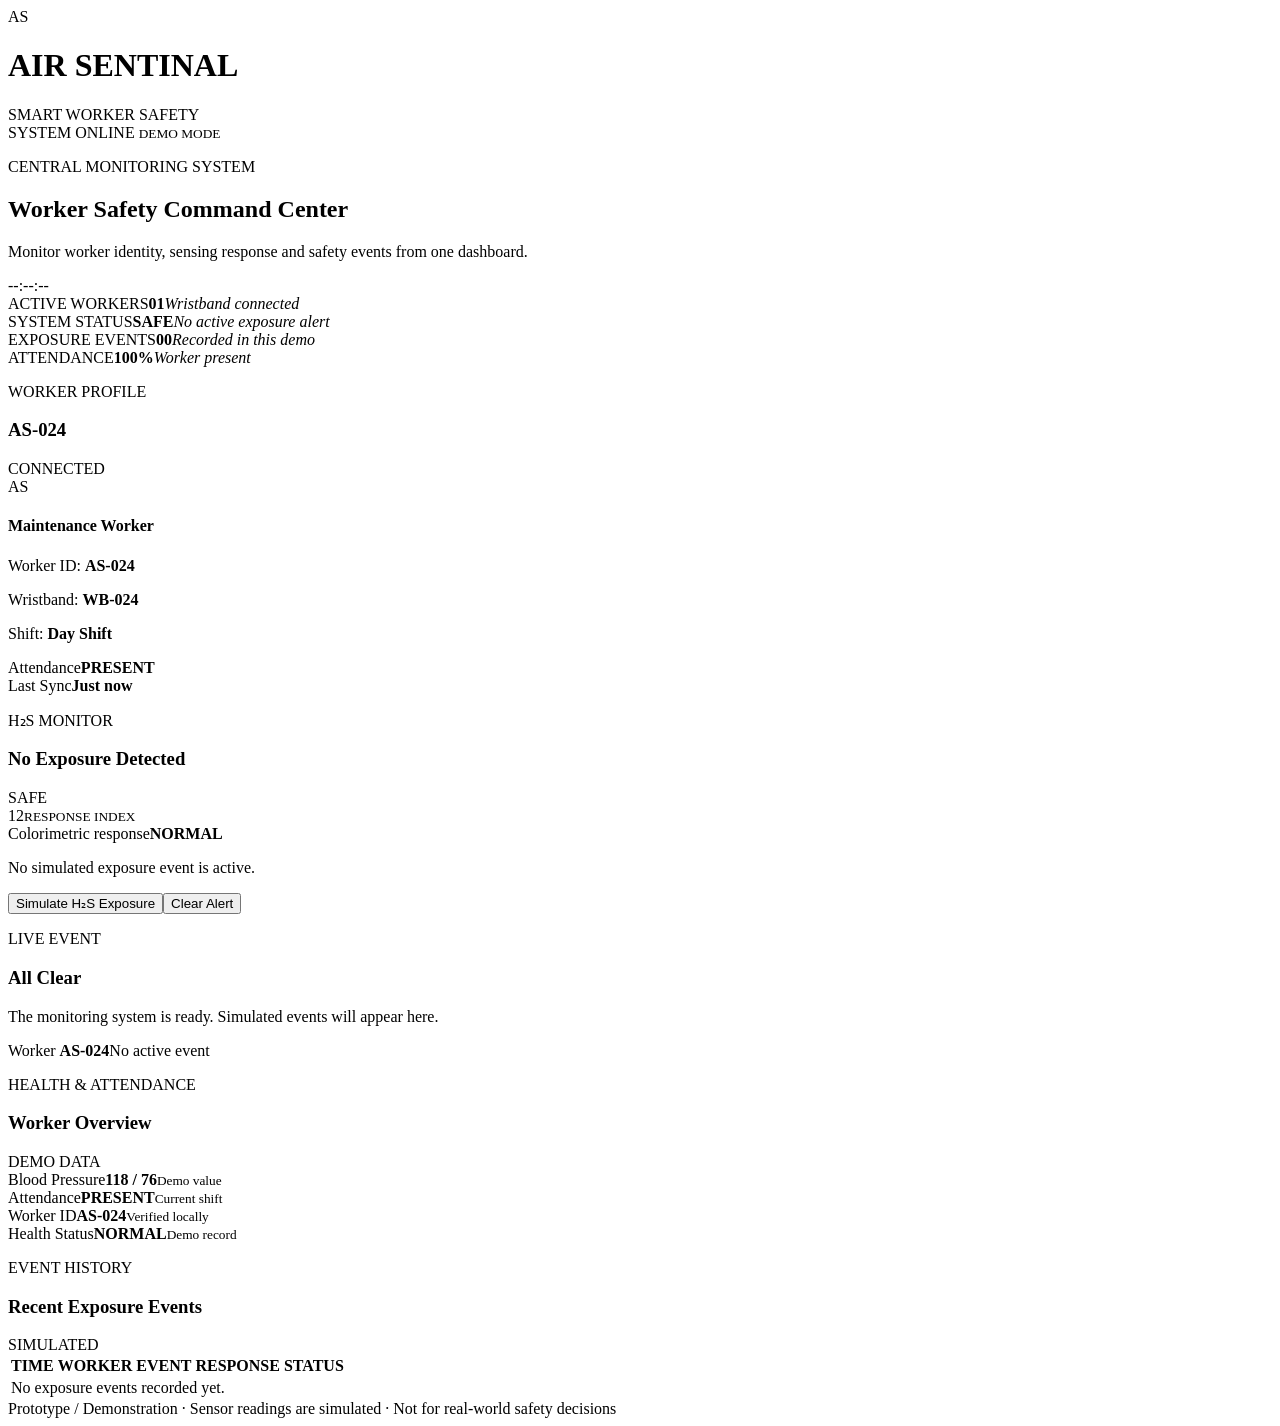
==== dashboard/index.html @ 5267733d "feat: add AIR SENTINAL safety dashboard" ====
<!DOCTYPE html>
<html lang="en">
<head>
  <meta charset="UTF-8">
  <meta name="viewport" content="width=device-width, initial-scale=1.0">
  <title>AIR SENTINAL — Worker Safety Dashboard</title>
  <link rel="stylesheet" href="style.css">
</head>
<body>
  <div class="app-shell">
    <header class="topbar">
      <div class="brand"><div class="brand-mark">AS</div><div><h1>AIR SENTINAL</h1><span>SMART WORKER SAFETY</span></div></div>
      <div class="system-status"><span class="pulse"></span> SYSTEM ONLINE <small>DEMO MODE</small></div>
    </header>

    <main>
      <section class="hero">
        <div><p class="eyebrow">CENTRAL MONITORING SYSTEM</p><h2>Worker Safety Command Center</h2><p class="sub">Monitor worker identity, sensing response and safety events from one dashboard.</p></div>
        <div class="clock" id="clock">--:--:--</div>
      </section>

      <section class="stats-grid">
        <article class="card stat"><span>ACTIVE WORKERS</span><strong>01</strong><em>Wristband connected</em></article>
        <article class="card stat"><span>SYSTEM STATUS</span><strong class="good">SAFE</strong><em id="statusNote">No active exposure alert</em></article>
        <article class="card stat"><span>EXPOSURE EVENTS</span><strong id="eventCount">00</strong><em>Recorded in this demo</em></article>
        <article class="card stat"><span>ATTENDANCE</span><strong>100%</strong><em>Worker present</em></article>
      </section>

      <section class="dashboard-grid">
        <article class="card worker-card">
          <div class="card-heading"><div><p class="eyebrow">WORKER PROFILE</p><h3>AS-024</h3></div><span class="badge connected">CONNECTED</span></div>
          <div class="worker-main"><div class="avatar">AS</div><div><h4>Maintenance Worker</h4><p>Worker ID: <b>AS-024</b></p><p>Wristband: <b>WB-024</b></p><p>Shift: <b>Day Shift</b></p></div></div>
          <div class="mini-grid"><div><span>Attendance</span><b class="good">PRESENT</b></div><div><span>Last Sync</span><b id="lastSync">Just now</b></div></div>
        </article>

        <article class="card exposure-card" id="exposureCard">
          <div class="card-heading"><div><p class="eyebrow">H₂S MONITOR</p><h3 id="exposureTitle">No Exposure Detected</h3></div><div class="signal safe" id="signal">SAFE</div></div>
          <div class="response"><div class="response-ring" id="responseRing"><span id="responseValue">12</span><small>RESPONSE INDEX</small></div><div class="response-copy"><span>Colorimetric response</span><strong id="responseText">NORMAL</strong><p id="responseDesc">No simulated exposure event is active.</p></div></div>
          <div class="actions"><button class="btn danger" id="simulateBtn">Simulate H₂S Exposure</button><button class="btn secondary" id="clearBtn">Clear Alert</button></div>
        </article>
      </section>

      <section class="lower-grid">
        <article class="card alert-card" id="alertCard"><div class="card-heading"><div><p class="eyebrow">LIVE EVENT</p><h3 id="alertTitle">All Clear</h3></div><span class="event-dot" id="eventDot"></span></div><p id="alertMessage">The monitoring system is ready. Simulated events will appear here.</p><div class="event-meta"><span>Worker <b>AS-024</b></span><span id="alertTime">No active event</span></div></article>
        <article class="card health-card"><div class="card-heading"><div><p class="eyebrow">HEALTH & ATTENDANCE</p><h3>Worker Overview</h3></div><span class="badge demo">DEMO DATA</span></div><div class="health-grid"><div><span>Blood Pressure</span><b>118 / 76</b><small>Demo value</small></div><div><span>Attendance</span><b class="good">PRESENT</b><small>Current shift</small></div><div><span>Worker ID</span><b>AS-024</b><small>Verified locally</small></div><div><span>Health Status</span><b class="good">NORMAL</b><small>Demo record</small></div></div></article>
      </section>

      <section class="card history-card"><div class="card-heading"><div><p class="eyebrow">EVENT HISTORY</p><h3>Recent Exposure Events</h3></div><span class="badge demo">SIMULATED</span></div><div class="table-wrap"><table><thead><tr><th>TIME</th><th>WORKER</th><th>EVENT</th><th>RESPONSE</th><th>STATUS</th></tr></thead><tbody id="history"><tr class="empty"><td colspan="5">No exposure events recorded yet.</td></tr></tbody></table></div></section>
    </main>

    <footer>Prototype / Demonstration · Sensor readings are simulated · Not for real-world safety decisions</footer>
  </div>
  <script src="script.js"></script>
</body>
</html>
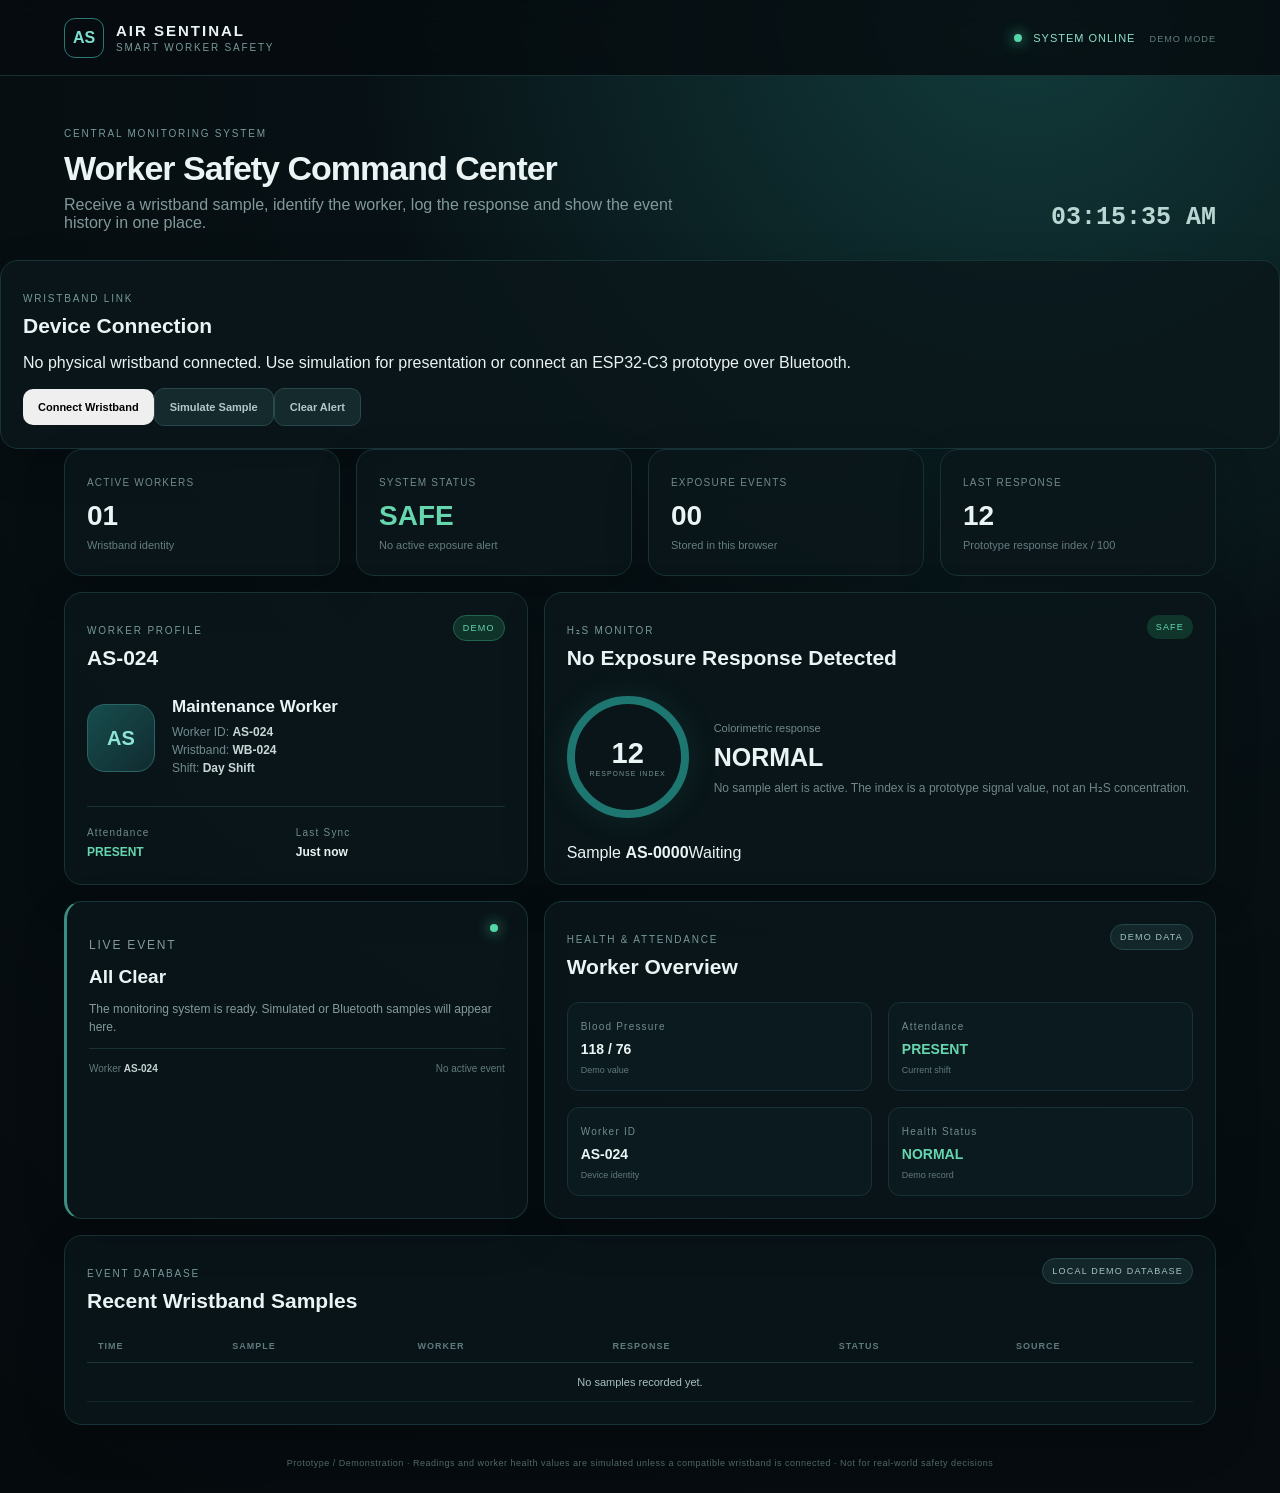
==== commit 4281cab6: "Build wristband-connected worker safety dashboard UI" ====
--- a/dashboard/index.html
+++ b/dashboard/index.html
@@ -3,6 +3,7 @@
 <head>
   <meta charset="UTF-8">
   <meta name="viewport" content="width=device-width, initial-scale=1.0">
+  <meta name="theme-color" content="#071014">
   <title>AIR SENTINAL — Worker Safety Dashboard</title>
   <link rel="stylesheet" href="style.css">
 </head>
@@ -10,45 +11,53 @@
   <div class="app-shell">
     <header class="topbar">
       <div class="brand"><div class="brand-mark">AS</div><div><h1>AIR SENTINAL</h1><span>SMART WORKER SAFETY</span></div></div>
-      <div class="system-status"><span class="pulse"></span> SYSTEM ONLINE <small>DEMO MODE</small></div>
+      <div class="system-status"><span class="pulse"></span> <span id="systemState">SYSTEM ONLINE</span> <small id="modeLabel">DEMO MODE</small></div>
     </header>
 
     <main>
       <section class="hero">
-        <div><p class="eyebrow">CENTRAL MONITORING SYSTEM</p><h2>Worker Safety Command Center</h2><p class="sub">Monitor worker identity, sensing response and safety events from one dashboard.</p></div>
+        <div><p class="eyebrow">CENTRAL MONITORING SYSTEM</p><h2>Worker Safety Command Center</h2><p class="sub">Receive a wristband sample, identify the worker, log the response and show the event history in one place.</p></div>
         <div class="clock" id="clock">--:--:--</div>
       </section>
 
+      <section class="connection card">
+        <div><p class="eyebrow">WRISTBAND LINK</p><h3>Device Connection</h3><p id="connectionText">No physical wristband connected. Use simulation for presentation or connect an ESP32-C3 prototype over Bluetooth.</p></div>
+        <div class="connection-actions"><button class="btn primary" id="connectBtn">Connect Wristband</button><button class="btn secondary" id="simulateBtn">Simulate Sample</button><button class="btn secondary" id="clearBtn">Clear Alert</button></div>
+      </section>
+
       <section class="stats-grid">
-        <article class="card stat"><span>ACTIVE WORKERS</span><strong>01</strong><em>Wristband connected</em></article>
-        <article class="card stat"><span>SYSTEM STATUS</span><strong class="good">SAFE</strong><em id="statusNote">No active exposure alert</em></article>
-        <article class="card stat"><span>EXPOSURE EVENTS</span><strong id="eventCount">00</strong><em>Recorded in this demo</em></article>
-        <article class="card stat"><span>ATTENDANCE</span><strong>100%</strong><em>Worker present</em></article>
+        <article class="card stat"><span>ACTIVE WORKERS</span><strong id="activeWorkers">01</strong><em>Wristband identity</em></article>
+        <article class="card stat"><span>SYSTEM STATUS</span><strong class="good" id="systemStatus">SAFE</strong><em id="statusNote">No active exposure alert</em></article>
+        <article class="card stat"><span>EXPOSURE EVENTS</span><strong id="eventCount">00</strong><em>Stored in this browser</em></article>
+        <article class="card stat"><span>LAST RESPONSE</span><strong id="lastResponse">12</strong><em>Prototype response index / 100</em></article>
       </section>
 
       <section class="dashboard-grid">
         <article class="card worker-card">
-          <div class="card-heading"><div><p class="eyebrow">WORKER PROFILE</p><h3>AS-024</h3></div><span class="badge connected">CONNECTED</span></div>
-          <div class="worker-main"><div class="avatar">AS</div><div><h4>Maintenance Worker</h4><p>Worker ID: <b>AS-024</b></p><p>Wristband: <b>WB-024</b></p><p>Shift: <b>Day Shift</b></p></div></div>
+          <div class="card-heading"><div><p class="eyebrow">WORKER PROFILE</p><h3 id="workerIdTitle">AS-024</h3></div><span class="badge connected" id="deviceBadge">DEMO</span></div>
+          <div class="worker-main"><div class="avatar">AS</div><div><h4 id="workerRole">Maintenance Worker</h4><p>Worker ID: <b id="workerId">AS-024</b></p><p>Wristband: <b id="wristbandId">WB-024</b></p><p>Shift: <b>Day Shift</b></p></div></div>
           <div class="mini-grid"><div><span>Attendance</span><b class="good">PRESENT</b></div><div><span>Last Sync</span><b id="lastSync">Just now</b></div></div>
         </article>
 
         <article class="card exposure-card" id="exposureCard">
-          <div class="card-heading"><div><p class="eyebrow">H₂S MONITOR</p><h3 id="exposureTitle">No Exposure Detected</h3></div><div class="signal safe" id="signal">SAFE</div></div>
-          <div class="response"><div class="response-ring" id="responseRing"><span id="responseValue">12</span><small>RESPONSE INDEX</small></div><div class="response-copy"><span>Colorimetric response</span><strong id="responseText">NORMAL</strong><p id="responseDesc">No simulated exposure event is active.</p></div></div>
-          <div class="actions"><button class="btn danger" id="simulateBtn">Simulate H₂S Exposure</button><button class="btn secondary" id="clearBtn">Clear Alert</button></div>
+          <div class="card-heading"><div><p class="eyebrow">H₂S MONITOR</p><h3 id="exposureTitle">No Exposure Response Detected</h3></div><div class="signal safe" id="signal">SAFE</div></div>
+          <div class="response"><div class="response-ring" id="responseRing"><span id="responseValue">12</span><small>RESPONSE INDEX</small></div><div class="response-copy"><span>Colorimetric response</span><strong id="responseText">NORMAL</strong><p id="responseDesc">No sample alert is active. The index is a prototype signal value, not an H₂S concentration.</p></div></div>
+          <div class="sample-meta"><span>Sample <b id="sampleId">AS-0000</b></span><span id="sampleTime">Waiting</span></div>
         </article>
       </section>
 
       <section class="lower-grid">
-        <article class="card alert-card" id="alertCard"><div class="card-heading"><div><p class="eyebrow">LIVE EVENT</p><h3 id="alertTitle">All Clear</h3></div><span class="event-dot" id="eventDot"></span></div><p id="alertMessage">The monitoring system is ready. Simulated events will appear here.</p><div class="event-meta"><span>Worker <b>AS-024</b></span><span id="alertTime">No active event</span></div></article>
-        <article class="card health-card"><div class="card-heading"><div><p class="eyebrow">HEALTH & ATTENDANCE</p><h3>Worker Overview</h3></div><span class="badge demo">DEMO DATA</span></div><div class="health-grid"><div><span>Blood Pressure</span><b>118 / 76</b><small>Demo value</small></div><div><span>Attendance</span><b class="good">PRESENT</b><small>Current shift</small></div><div><span>Worker ID</span><b>AS-024</b><small>Verified locally</small></div><div><span>Health Status</span><b class="good">NORMAL</b><small>Demo record</small></div></div></article>
+        <article class="card alert-card" id="alertCard"><div class="card-heading"><div><p class="eyebrow">LIVE EVENT</p><h3 id="alertTitle">All Clear</h3></div><span class="event-dot" id="eventDot"></span></div><p id="alertMessage">The monitoring system is ready. Simulated or Bluetooth samples will appear here.</p><div class="event-meta"><span>Worker <b id="alertWorker">AS-024</b></span><span id="alertTime">No active event</span></div></article>
+        <article class="card health-card"><div class="card-heading"><div><p class="eyebrow">HEALTH & ATTENDANCE</p><h3>Worker Overview</h3></div><span class="badge demo">DEMO DATA</span></div><div class="health-grid"><div><span>Blood Pressure</span><b>118 / 76</b><small>Demo value</small></div><div><span>Attendance</span><b class="good">PRESENT</b><small>Current shift</small></div><div><span>Worker ID</span><b id="healthWorker">AS-024</b><small>Device identity</small></div><div><span>Health Status</span><b class="good">NORMAL</b><small>Demo record</small></div></div></article>
       </section>
 
-      <section class="card history-card"><div class="card-heading"><div><p class="eyebrow">EVENT HISTORY</p><h3>Recent Exposure Events</h3></div><span class="badge demo">SIMULATED</span></div><div class="table-wrap"><table><thead><tr><th>TIME</th><th>WORKER</th><th>EVENT</th><th>RESPONSE</th><th>STATUS</th></tr></thead><tbody id="history"><tr class="empty"><td colspan="5">No exposure events recorded yet.</td></tr></tbody></table></div></section>
+      <section class="card history-card">
+        <div class="card-heading"><div><p class="eyebrow">EVENT DATABASE</p><h3>Recent Wristband Samples</h3></div><span class="badge demo" id="databaseBadge">LOCAL DEMO DATABASE</span></div>
+        <div class="table-wrap"><table><thead><tr><th>TIME</th><th>SAMPLE</th><th>WORKER</th><th>RESPONSE</th><th>STATUS</th><th>SOURCE</th></tr></thead><tbody id="history"><tr class="empty"><td colspan="6">No samples recorded yet.</td></tr></tbody></table></div>
+      </section>
     </main>
 
-    <footer>Prototype / Demonstration · Sensor readings are simulated · Not for real-world safety decisions</footer>
+    <footer>Prototype / Demonstration · Readings and worker health values are simulated unless a compatible wristband is connected · Not for real-world safety decisions</footer>
   </div>
   <script src="script.js"></script>
 </body>
--- a/dashboard/style.css
+++ b/dashboard/style.css
@@ -0,0 +1 @@
+*{box-sizing:border-box}body{margin:0;font-family:Inter,Segoe UI,Arial,sans-serif;background:#071014;color:#eaf4f4}button{font:inherit}.app-shell{min-height:100vh;background:radial-gradient(circle at 80% 0%,#123b3b 0,#071014 38%,#050a0d 100%)}.topbar{height:76px;padding:0 5%;display:flex;align-items:center;justify-content:space-between;border-bottom:1px solid #183034;background:rgba(5,12,15,.82);backdrop-filter:blur(12px)}.brand{display:flex;align-items:center;gap:12px}.brand-mark{width:40px;height:40px;border:1px solid #2c7773;border-radius:11px;display:grid;place-items:center;font-weight:800;color:#7de1d2}.brand h1{font-size:15px;letter-spacing:2px;margin:0}.brand span,.eyebrow{font-size:10px;letter-spacing:1.8px;color:#78999a}.brand span{display:block;margin-top:3px}.system-status{font-size:11px;letter-spacing:1px;color:#8ee0c8}.system-status small{margin-left:10px;color:#647d80}.pulse,.event-dot{display:inline-block;width:8px;height:8px;border-radius:50%;background:#55d6a7;box-shadow:0 0 14px #55d6a7;margin-right:7px}.hero{padding:42px 5% 28px;display:flex;align-items:end;justify-content:space-between}.hero h2{font-size:34px;margin:7px 0 8px;letter-spacing:-1px}.sub{color:#82999b;margin:0;max-width:650px}.clock{font:600 25px ui-monospace,SFMono-Regular,monospace;color:#b9d6d3}.stats-grid,.dashboard-grid,.lower-grid{display:grid;gap:16px;padding:0 5% 16px}.stats-grid{grid-template-columns:repeat(4,1fr)}.dashboard-grid{grid-template-columns:1fr 1.45fr}.lower-grid{grid-template-columns:1fr 1.45fr}.card{border:1px solid #183337;background:rgba(10,22,26,.82);border-radius:18px;padding:22px;box-shadow:0 15px 45px rgba(0,0,0,.16)}.stat span,.mini-grid span,.health-grid span{font-size:10px;color:#708b8d;letter-spacing:1.2px}.stat strong{display:block;font-size:28px;margin:10px 0 3px}.stat em{font-size:11px;color:#657d80;font-style:normal}.good{color:#65d6ae!important}.card-heading{display:flex;align-items:flex-start;justify-content:space-between;gap:15px}.card h3{margin:5px 0 0;font-size:21px}.badge,.signal{font-size:9px;letter-spacing:1.2px;padding:7px 9px;border-radius:99px}.connected{color:#66d9b0;background:#103329;border:1px solid #1f654d}.demo{color:#a6c5c6;background:#132629;border:1px solid #25464a}.worker-main{display:flex;gap:17px;align-items:center;margin:27px 0}.avatar{width:68px;height:68px;border-radius:18px;background:linear-gradient(135deg,#174d4d,#102b30);display:grid;place-items:center;font-size:20px;font-weight:800;color:#8ee5d6;border:1px solid #2a6563}.worker-main h4{margin:0 0 8px;font-size:17px}.worker-main p{margin:4px 0;color:#718b8e;font-size:12px}.worker-main b{color:#c7d8d7}.mini-grid{display:grid;grid-template-columns:1fr 1fr;border-top:1px solid #183236;padding-top:15px}.mini-grid b{display:block;margin-top:5px;font-size:12px}.response{display:flex;align-items:center;gap:25px;margin:26px 0}.response-ring{width:122px;height:122px;border-radius:50%;border:8px solid #1d7770;display:flex;flex-direction:column;align-items:center;justify-content:center;box-shadow:0 0 35px rgba(67,199,183,.1)}.response-ring span{font-size:29px;font-weight:800}.response-ring small{font-size:7px;color:#789395;letter-spacing:1px}.response-copy span{font-size:11px;color:#718a8c}.response-copy strong{display:block;font-size:25px;margin:7px 0}.response-copy p{font-size:12px;color:#6f8789;margin:0;line-height:1.5}.signal{color:#62d9ad;background:#10362c}.signal.alert{color:#ff8585;background:#401d20}.actions{display:flex;gap:10px}.btn{border:0;border-radius:10px;padding:12px 15px;font-weight:700;font-size:11px;cursor:pointer}.danger{background:#b94b52;color:white}.danger:hover{filter:brightness(1.12)}.secondary{background:#152a2d;color:#b2c8c8;border:1px solid #29484b}.alert-card{border-left:3px solid #3b8f82}.alert-card.active{border-left-color:#dc5c61;background:rgba(48,18,21,.7)}.alert-card h3{font-size:19px}.alert-card p{color:#839a9b;font-size:12px;line-height:1.5}.event-meta{display:flex;justify-content:space-between;border-top:1px solid #183236;padding-top:14px;color:#617a7c;font-size:10px}.event-meta b{color:#c4d4d3}.health-grid{display:grid;grid-template-columns:1fr 1fr;gap:16px;margin-top:23px}.health-grid div{padding:13px;border-radius:12px;background:#0b1a1e;border:1px solid #173236}.health-grid b{display:block;margin:7px 0 2px;font-size:14px}.health-grid small{color:#61797b;font-size:9px}.history-card{margin:0 5% 18px}.table-wrap{overflow:auto;margin-top:17px}table{width:100%;border-collapse:collapse;font-size:11px}th{text-align:left;color:#5f7a7d;font-size:9px;letter-spacing:1px;font-weight:600;padding:11px;border-bottom:1px solid #1a3639}td{padding:13px 11px;border-bottom:1px solid #11292d;color:#aac0c0}.status-pill{font-size:9px;padding:5px 7px;border-radius:6px;background:#3d2023;color:#ff9696}.empty{text-align:center;color:#526c6e}footer{text-align:center;color:#50676a;font-size:9px;letter-spacing:.5px;padding:15px 5% 25px}@media(max-width:850px){.stats-grid{grid-template-columns:1fr 1fr}.dashboard-grid,.lower-grid{grid-template-columns:1fr}.hero{align-items:flex-start;gap:20px;flex-direction:column}.hero h2{font-size:27px}}@media(max-width:520px){.stats-grid{grid-template-columns:1fr}.topbar{padding:0 20px}.hero,.stats-grid,.dashboard-grid,.lower-grid{padding-left:20px;padding-right:20px}.history-card{margin-left:20px;margin-right:20px}.system-status small{display:none}}
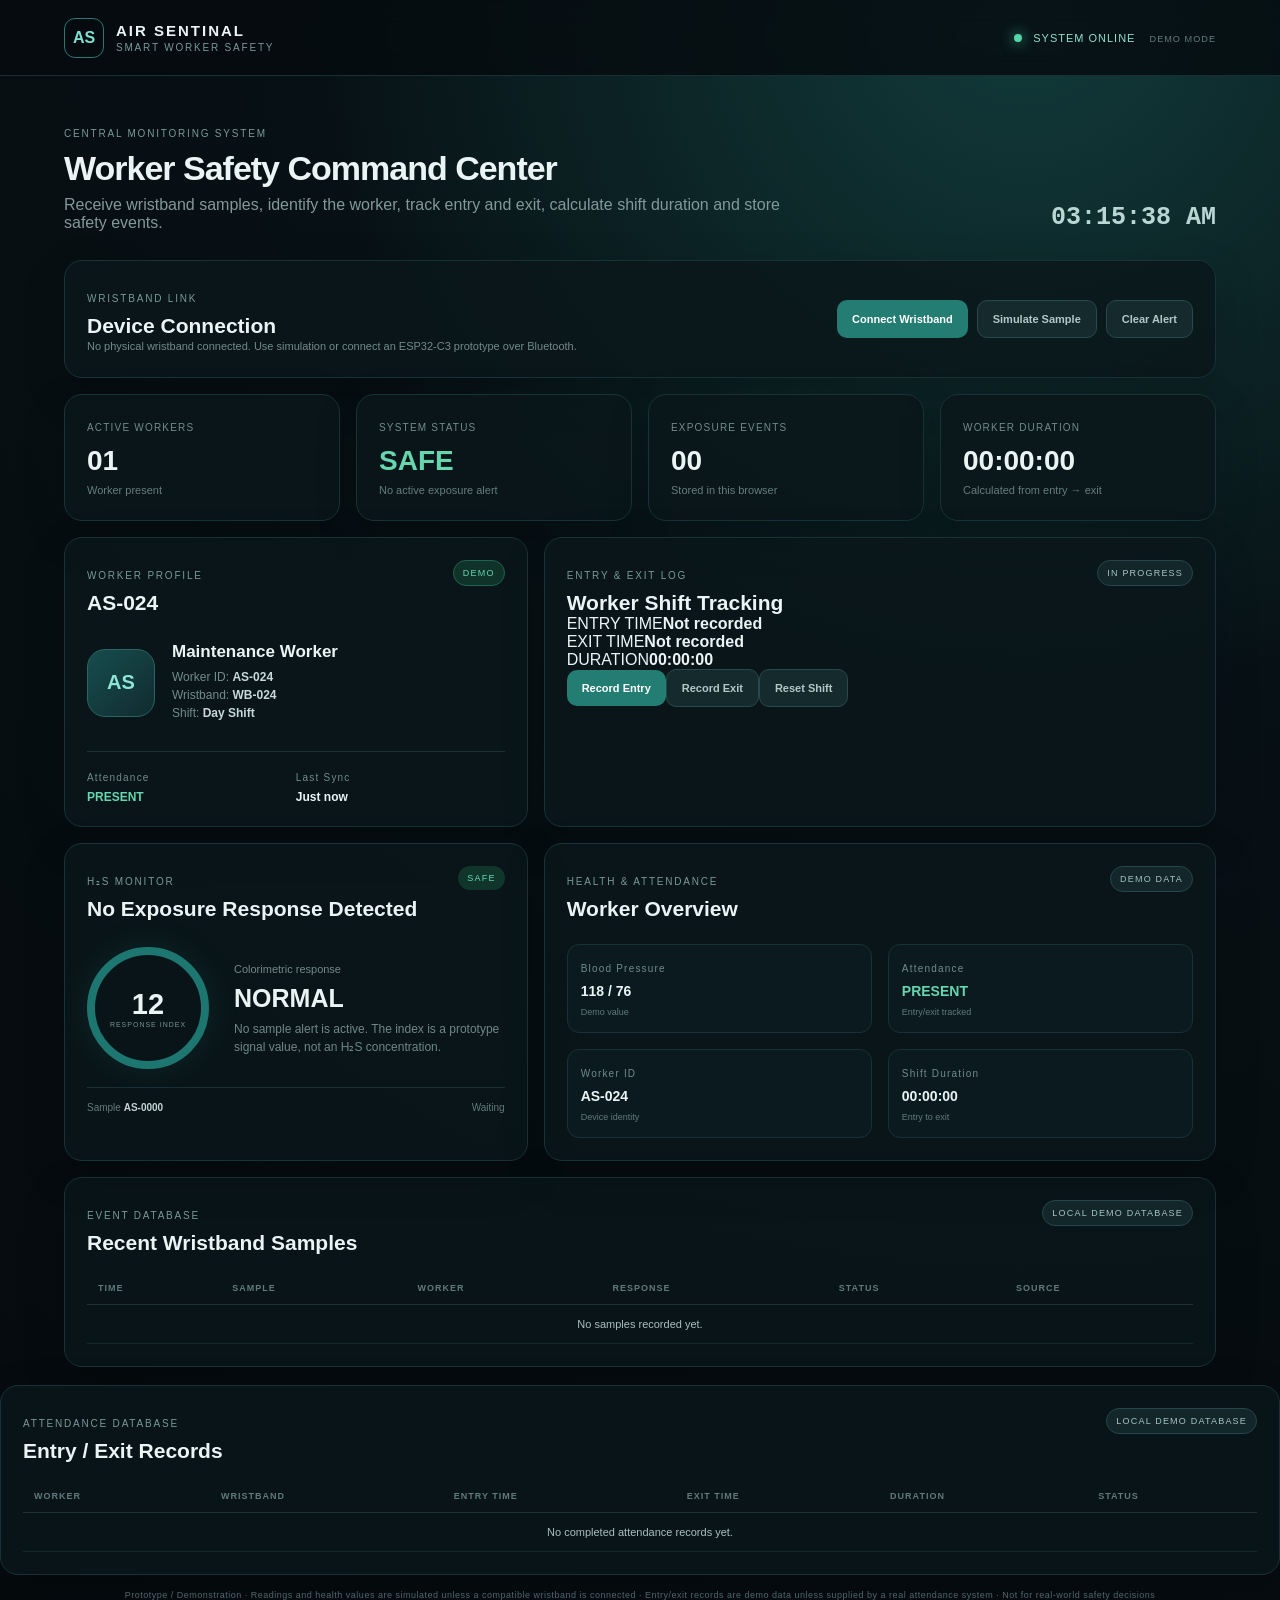
==== commit 140dcae0: "Add worker entry, exit and duration tracking UI" ====
--- a/dashboard/index.html
+++ b/dashboard/index.html
@@ -13,51 +13,27 @@
       <div class="brand"><div class="brand-mark">AS</div><div><h1>AIR SENTINAL</h1><span>SMART WORKER SAFETY</span></div></div>
       <div class="system-status"><span class="pulse"></span> <span id="systemState">SYSTEM ONLINE</span> <small id="modeLabel">DEMO MODE</small></div>
     </header>
-
     <main>
-      <section class="hero">
-        <div><p class="eyebrow">CENTRAL MONITORING SYSTEM</p><h2>Worker Safety Command Center</h2><p class="sub">Receive a wristband sample, identify the worker, log the response and show the event history in one place.</p></div>
-        <div class="clock" id="clock">--:--:--</div>
-      </section>
-
-      <section class="connection card">
-        <div><p class="eyebrow">WRISTBAND LINK</p><h3>Device Connection</h3><p id="connectionText">No physical wristband connected. Use simulation for presentation or connect an ESP32-C3 prototype over Bluetooth.</p></div>
-        <div class="connection-actions"><button class="btn primary" id="connectBtn">Connect Wristband</button><button class="btn secondary" id="simulateBtn">Simulate Sample</button><button class="btn secondary" id="clearBtn">Clear Alert</button></div>
-      </section>
-
+      <section class="hero"><div><p class="eyebrow">CENTRAL MONITORING SYSTEM</p><h2>Worker Safety Command Center</h2><p class="sub">Receive wristband samples, identify the worker, track entry and exit, calculate shift duration and store safety events.</p></div><div class="clock" id="clock">--:--:--</div></section>
+      <section class="connection card"><div><p class="eyebrow">WRISTBAND LINK</p><h3>Device Connection</h3><p id="connectionText">No physical wristband connected. Use simulation or connect an ESP32-C3 prototype over Bluetooth.</p></div><div class="connection-actions"><button class="btn primary" id="connectBtn">Connect Wristband</button><button class="btn secondary" id="simulateBtn">Simulate Sample</button><button class="btn secondary" id="clearBtn">Clear Alert</button></div></section>
       <section class="stats-grid">
-        <article class="card stat"><span>ACTIVE WORKERS</span><strong id="activeWorkers">01</strong><em>Wristband identity</em></article>
+        <article class="card stat"><span>ACTIVE WORKERS</span><strong id="activeWorkers">01</strong><em id="attendanceState">Worker present</em></article>
         <article class="card stat"><span>SYSTEM STATUS</span><strong class="good" id="systemStatus">SAFE</strong><em id="statusNote">No active exposure alert</em></article>
         <article class="card stat"><span>EXPOSURE EVENTS</span><strong id="eventCount">00</strong><em>Stored in this browser</em></article>
-        <article class="card stat"><span>LAST RESPONSE</span><strong id="lastResponse">12</strong><em>Prototype response index / 100</em></article>
+        <article class="card stat"><span>WORKER DURATION</span><strong id="durationStat">00:00:00</strong><em>Calculated from entry → exit</em></article>
       </section>
-
       <section class="dashboard-grid">
-        <article class="card worker-card">
-          <div class="card-heading"><div><p class="eyebrow">WORKER PROFILE</p><h3 id="workerIdTitle">AS-024</h3></div><span class="badge connected" id="deviceBadge">DEMO</span></div>
-          <div class="worker-main"><div class="avatar">AS</div><div><h4 id="workerRole">Maintenance Worker</h4><p>Worker ID: <b id="workerId">AS-024</b></p><p>Wristband: <b id="wristbandId">WB-024</b></p><p>Shift: <b>Day Shift</b></p></div></div>
-          <div class="mini-grid"><div><span>Attendance</span><b class="good">PRESENT</b></div><div><span>Last Sync</span><b id="lastSync">Just now</b></div></div>
-        </article>
-
-        <article class="card exposure-card" id="exposureCard">
-          <div class="card-heading"><div><p class="eyebrow">H₂S MONITOR</p><h3 id="exposureTitle">No Exposure Response Detected</h3></div><div class="signal safe" id="signal">SAFE</div></div>
-          <div class="response"><div class="response-ring" id="responseRing"><span id="responseValue">12</span><small>RESPONSE INDEX</small></div><div class="response-copy"><span>Colorimetric response</span><strong id="responseText">NORMAL</strong><p id="responseDesc">No sample alert is active. The index is a prototype signal value, not an H₂S concentration.</p></div></div>
-          <div class="sample-meta"><span>Sample <b id="sampleId">AS-0000</b></span><span id="sampleTime">Waiting</span></div>
-        </article>
+        <article class="card worker-card"><div class="card-heading"><div><p class="eyebrow">WORKER PROFILE</p><h3 id="workerIdTitle">AS-024</h3></div><span class="badge connected" id="deviceBadge">DEMO</span></div><div class="worker-main"><div class="avatar">AS</div><div><h4 id="workerRole">Maintenance Worker</h4><p>Worker ID: <b id="workerId">AS-024</b></p><p>Wristband: <b id="wristbandId">WB-024</b></p><p>Shift: <b>Day Shift</b></p></div></div><div class="mini-grid"><div><span>Attendance</span><b class="good" id="attendanceValue">PRESENT</b></div><div><span>Last Sync</span><b id="lastSync">Just now</b></div></div></article>
+        <article class="card attendance-card"><div class="card-heading"><div><p class="eyebrow">ENTRY & EXIT LOG</p><h3>Worker Shift Tracking</h3></div><span class="badge demo" id="shiftBadge">IN PROGRESS</span></div><div class="time-grid"><div><span>ENTRY TIME</span><strong id="entryTime">Not recorded</strong></div><div><span>EXIT TIME</span><strong id="exitTime">Not recorded</strong></div><div><span>DURATION</span><strong id="durationValue">00:00:00</strong></div></div><div class="actions"><button class="btn primary" id="entryBtn">Record Entry</button><button class="btn secondary" id="exitBtn">Record Exit</button><button class="btn secondary" id="resetShiftBtn">Reset Shift</button></div></article>
       </section>
-
-      <section class="lower-grid">
-        <article class="card alert-card" id="alertCard"><div class="card-heading"><div><p class="eyebrow">LIVE EVENT</p><h3 id="alertTitle">All Clear</h3></div><span class="event-dot" id="eventDot"></span></div><p id="alertMessage">The monitoring system is ready. Simulated or Bluetooth samples will appear here.</p><div class="event-meta"><span>Worker <b id="alertWorker">AS-024</b></span><span id="alertTime">No active event</span></div></article>
-        <article class="card health-card"><div class="card-heading"><div><p class="eyebrow">HEALTH & ATTENDANCE</p><h3>Worker Overview</h3></div><span class="badge demo">DEMO DATA</span></div><div class="health-grid"><div><span>Blood Pressure</span><b>118 / 76</b><small>Demo value</small></div><div><span>Attendance</span><b class="good">PRESENT</b><small>Current shift</small></div><div><span>Worker ID</span><b id="healthWorker">AS-024</b><small>Device identity</small></div><div><span>Health Status</span><b class="good">NORMAL</b><small>Demo record</small></div></div></article>
+      <section class="dashboard-grid">
+        <article class="card exposure-card" id="exposureCard"><div class="card-heading"><div><p class="eyebrow">H₂S MONITOR</p><h3 id="exposureTitle">No Exposure Response Detected</h3></div><div class="signal safe" id="signal">SAFE</div></div><div class="response"><div class="response-ring" id="responseRing"><span id="responseValue">12</span><small>RESPONSE INDEX</small></div><div class="response-copy"><span>Colorimetric response</span><strong id="responseText">NORMAL</strong><p id="responseDesc">No sample alert is active. The index is a prototype signal value, not an H₂S concentration.</p></div></div><div class="sample-meta"><span>Sample <b id="sampleId">AS-0000</b></span><span id="sampleTime">Waiting</span></div></article>
+        <article class="card health-card"><div class="card-heading"><div><p class="eyebrow">HEALTH & ATTENDANCE</p><h3>Worker Overview</h3></div><span class="badge demo">DEMO DATA</span></div><div class="health-grid"><div><span>Blood Pressure</span><b>118 / 76</b><small>Demo value</small></div><div><span>Attendance</span><b class="good" id="healthAttendance">PRESENT</b><small>Entry/exit tracked</small></div><div><span>Worker ID</span><b id="healthWorker">AS-024</b><small>Device identity</small></div><div><span>Shift Duration</span><b id="healthDuration">00:00:00</b><small>Entry to exit</small></div></div></article>
       </section>
-
-      <section class="card history-card">
-        <div class="card-heading"><div><p class="eyebrow">EVENT DATABASE</p><h3>Recent Wristband Samples</h3></div><span class="badge demo" id="databaseBadge">LOCAL DEMO DATABASE</span></div>
-        <div class="table-wrap"><table><thead><tr><th>TIME</th><th>SAMPLE</th><th>WORKER</th><th>RESPONSE</th><th>STATUS</th><th>SOURCE</th></tr></thead><tbody id="history"><tr class="empty"><td colspan="6">No samples recorded yet.</td></tr></tbody></table></div>
-      </section>
+      <section class="card history-card"><div class="card-heading"><div><p class="eyebrow">EVENT DATABASE</p><h3>Recent Wristband Samples</h3></div><span class="badge demo">LOCAL DEMO DATABASE</span></div><div class="table-wrap"><table><thead><tr><th>TIME</th><th>SAMPLE</th><th>WORKER</th><th>RESPONSE</th><th>STATUS</th><th>SOURCE</th></tr></thead><tbody id="history"><tr class="empty"><td colspan="6">No samples recorded yet.</td></tr></tbody></table></div></section>
+      <section class="card attendance-history-card"><div class="card-heading"><div><p class="eyebrow">ATTENDANCE DATABASE</p><h3>Entry / Exit Records</h3></div><span class="badge demo">LOCAL DEMO DATABASE</span></div><div class="table-wrap"><table><thead><tr><th>WORKER</th><th>WRISTBAND</th><th>ENTRY TIME</th><th>EXIT TIME</th><th>DURATION</th><th>STATUS</th></tr></thead><tbody id="attendanceHistory"><tr class="empty"><td colspan="6">No completed attendance records yet.</td></tr></tbody></table></div></section>
     </main>
-
-    <footer>Prototype / Demonstration · Readings and worker health values are simulated unless a compatible wristband is connected · Not for real-world safety decisions</footer>
+    <footer>Prototype / Demonstration · Readings and health values are simulated unless a compatible wristband is connected · Entry/exit records are demo data unless supplied by a real attendance system · Not for real-world safety decisions</footer>
   </div>
   <script src="script.js"></script>
 </body>
--- a/dashboard/style.css
+++ b/dashboard/style.css
@@ -1 +1 @@
-*{box-sizing:border-box}body{margin:0;font-family:Inter,Segoe UI,Arial,sans-serif;background:#071014;color:#eaf4f4}button{font:inherit}.app-shell{min-height:100vh;background:radial-gradient(circle at 80% 0%,#123b3b 0,#071014 38%,#050a0d 100%)}.topbar{height:76px;padding:0 5%;display:flex;align-items:center;justify-content:space-between;border-bottom:1px solid #183034;background:rgba(5,12,15,.82);backdrop-filter:blur(12px)}.brand{display:flex;align-items:center;gap:12px}.brand-mark{width:40px;height:40px;border:1px solid #2c7773;border-radius:11px;display:grid;place-items:center;font-weight:800;color:#7de1d2}.brand h1{font-size:15px;letter-spacing:2px;margin:0}.brand span,.eyebrow{font-size:10px;letter-spacing:1.8px;color:#78999a}.brand span{display:block;margin-top:3px}.system-status{font-size:11px;letter-spacing:1px;color:#8ee0c8}.system-status small{margin-left:10px;color:#647d80}.pulse,.event-dot{display:inline-block;width:8px;height:8px;border-radius:50%;background:#55d6a7;box-shadow:0 0 14px #55d6a7;margin-right:7px}.hero{padding:42px 5% 28px;display:flex;align-items:end;justify-content:space-between}.hero h2{font-size:34px;margin:7px 0 8px;letter-spacing:-1px}.sub{color:#82999b;margin:0;max-width:650px}.clock{font:600 25px ui-monospace,SFMono-Regular,monospace;color:#b9d6d3}.stats-grid,.dashboard-grid,.lower-grid{display:grid;gap:16px;padding:0 5% 16px}.stats-grid{grid-template-columns:repeat(4,1fr)}.dashboard-grid{grid-template-columns:1fr 1.45fr}.lower-grid{grid-template-columns:1fr 1.45fr}.card{border:1px solid #183337;background:rgba(10,22,26,.82);border-radius:18px;padding:22px;box-shadow:0 15px 45px rgba(0,0,0,.16)}.stat span,.mini-grid span,.health-grid span{font-size:10px;color:#708b8d;letter-spacing:1.2px}.stat strong{display:block;font-size:28px;margin:10px 0 3px}.stat em{font-size:11px;color:#657d80;font-style:normal}.good{color:#65d6ae!important}.card-heading{display:flex;align-items:flex-start;justify-content:space-between;gap:15px}.card h3{margin:5px 0 0;font-size:21px}.badge,.signal{font-size:9px;letter-spacing:1.2px;padding:7px 9px;border-radius:99px}.connected{color:#66d9b0;background:#103329;border:1px solid #1f654d}.demo{color:#a6c5c6;background:#132629;border:1px solid #25464a}.worker-main{display:flex;gap:17px;align-items:center;margin:27px 0}.avatar{width:68px;height:68px;border-radius:18px;background:linear-gradient(135deg,#174d4d,#102b30);display:grid;place-items:center;font-size:20px;font-weight:800;color:#8ee5d6;border:1px solid #2a6563}.worker-main h4{margin:0 0 8px;font-size:17px}.worker-main p{margin:4px 0;color:#718b8e;font-size:12px}.worker-main b{color:#c7d8d7}.mini-grid{display:grid;grid-template-columns:1fr 1fr;border-top:1px solid #183236;padding-top:15px}.mini-grid b{display:block;margin-top:5px;font-size:12px}.response{display:flex;align-items:center;gap:25px;margin:26px 0}.response-ring{width:122px;height:122px;border-radius:50%;border:8px solid #1d7770;display:flex;flex-direction:column;align-items:center;justify-content:center;box-shadow:0 0 35px rgba(67,199,183,.1)}.response-ring span{font-size:29px;font-weight:800}.response-ring small{font-size:7px;color:#789395;letter-spacing:1px}.response-copy span{font-size:11px;color:#718a8c}.response-copy strong{display:block;font-size:25px;margin:7px 0}.response-copy p{font-size:12px;color:#6f8789;margin:0;line-height:1.5}.signal{color:#62d9ad;background:#10362c}.signal.alert{color:#ff8585;background:#401d20}.actions{display:flex;gap:10px}.btn{border:0;border-radius:10px;padding:12px 15px;font-weight:700;font-size:11px;cursor:pointer}.danger{background:#b94b52;color:white}.danger:hover{filter:brightness(1.12)}.secondary{background:#152a2d;color:#b2c8c8;border:1px solid #29484b}.alert-card{border-left:3px solid #3b8f82}.alert-card.active{border-left-color:#dc5c61;background:rgba(48,18,21,.7)}.alert-card h3{font-size:19px}.alert-card p{color:#839a9b;font-size:12px;line-height:1.5}.event-meta{display:flex;justify-content:space-between;border-top:1px solid #183236;padding-top:14px;color:#617a7c;font-size:10px}.event-meta b{color:#c4d4d3}.health-grid{display:grid;grid-template-columns:1fr 1fr;gap:16px;margin-top:23px}.health-grid div{padding:13px;border-radius:12px;background:#0b1a1e;border:1px solid #173236}.health-grid b{display:block;margin:7px 0 2px;font-size:14px}.health-grid small{color:#61797b;font-size:9px}.history-card{margin:0 5% 18px}.table-wrap{overflow:auto;margin-top:17px}table{width:100%;border-collapse:collapse;font-size:11px}th{text-align:left;color:#5f7a7d;font-size:9px;letter-spacing:1px;font-weight:600;padding:11px;border-bottom:1px solid #1a3639}td{padding:13px 11px;border-bottom:1px solid #11292d;color:#aac0c0}.status-pill{font-size:9px;padding:5px 7px;border-radius:6px;background:#3d2023;color:#ff9696}.empty{text-align:center;color:#526c6e}footer{text-align:center;color:#50676a;font-size:9px;letter-spacing:.5px;padding:15px 5% 25px}@media(max-width:850px){.stats-grid{grid-template-columns:1fr 1fr}.dashboard-grid,.lower-grid{grid-template-columns:1fr}.hero{align-items:flex-start;gap:20px;flex-direction:column}.hero h2{font-size:27px}}@media(max-width:520px){.stats-grid{grid-template-columns:1fr}.topbar{padding:0 20px}.hero,.stats-grid,.dashboard-grid,.lower-grid{padding-left:20px;padding-right:20px}.history-card{margin-left:20px;margin-right:20px}.system-status small{display:none}}
+*{box-sizing:border-box}body{margin:0;font-family:Inter,Segoe UI,Arial,sans-serif;background:#071014;color:#eaf4f4}button{font:inherit}.app-shell{min-height:100vh;background:radial-gradient(circle at 80% 0%,#123b3b 0,#071014 38%,#050a0d 100%)}.topbar{height:76px;padding:0 5%;display:flex;align-items:center;justify-content:space-between;border-bottom:1px solid #183034;background:rgba(5,12,15,.82);backdrop-filter:blur(12px)}.brand{display:flex;align-items:center;gap:12px}.brand-mark{width:40px;height:40px;border:1px solid #2c7773;border-radius:11px;display:grid;place-items:center;font-weight:800;color:#7de1d2}.brand h1{font-size:15px;letter-spacing:2px;margin:0}.brand span,.eyebrow{font-size:10px;letter-spacing:1.8px;color:#78999a}.brand span{display:block;margin-top:3px}.system-status{font-size:11px;letter-spacing:1px;color:#8ee0c8}.system-status small{margin-left:10px;color:#647d80}.pulse,.event-dot{display:inline-block;width:8px;height:8px;border-radius:50%;background:#55d6a7;box-shadow:0 0 14px #55d6a7;margin-right:7px}.hero{padding:42px 5% 28px;display:flex;align-items:end;justify-content:space-between}.hero h2{font-size:34px;margin:7px 0 8px;letter-spacing:-1px}.sub{color:#82999b;margin:0;max-width:760px}.clock{font:600 25px ui-monospace,SFMono-Regular,monospace;color:#b9d6d3}.card{border:1px solid #183337;background:rgba(10,22,26,.82);border-radius:18px;padding:22px;box-shadow:0 15px 45px rgba(0,0,0,.16)}.connection{margin:0 5% 16px;display:flex;align-items:center;justify-content:space-between;gap:24px}.connection h3{margin:5px 0 7px;font-size:19px}.connection p:not(.eyebrow){margin:0;color:#718b8e;font-size:11px;line-height:1.5;max-width:720px}.connection-actions{display:flex;gap:9px;flex-shrink:0}.stats-grid,.dashboard-grid,.lower-grid{display:grid;gap:16px;padding:0 5% 16px}.stats-grid{grid-template-columns:repeat(4,1fr)}.dashboard-grid{grid-template-columns:1fr 1.45fr}.lower-grid{grid-template-columns:1fr 1.45fr}.stat span,.mini-grid span,.health-grid span{font-size:10px;color:#708b8d;letter-spacing:1.2px}.stat strong{display:block;font-size:28px;margin:10px 0 3px}.stat em{font-size:11px;color:#657d80;font-style:normal}.good{color:#65d6ae!important}.bad{color:#ff8585!important}.warn{color:#d6bd6a!important}.card-heading{display:flex;align-items:flex-start;justify-content:space-between;gap:15px}.card h3{margin:5px 0 0;font-size:21px}.badge,.signal{font-size:9px;letter-spacing:1.2px;padding:7px 9px;border-radius:99px}.connected{color:#66d9b0;background:#103329;border:1px solid #1f654d}.demo{color:#a6c5c6;background:#132629;border:1px solid #25464a}.worker-main{display:flex;gap:17px;align-items:center;margin:27px 0}.avatar{width:68px;height:68px;border-radius:18px;background:linear-gradient(135deg,#174d4d,#102b30);display:grid;place-items:center;font-size:20px;font-weight:800;color:#8ee5d6;border:1px solid #2a6563}.worker-main h4{margin:0 0 8px;font-size:17px}.worker-main p{margin:4px 0;color:#718b8e;font-size:12px}.worker-main b{color:#c7d8d7}.mini-grid{display:grid;grid-template-columns:1fr 1fr;border-top:1px solid #183236;padding-top:15px}.mini-grid b{display:block;margin-top:5px;font-size:12px}.response{display:flex;align-items:center;gap:25px;margin:26px 0 18px}.response-ring{width:122px;height:122px;border-radius:50%;border:8px solid #1d7770;display:flex;flex-direction:column;align-items:center;justify-content:center;box-shadow:0 0 35px rgba(67,199,183,.1);flex-shrink:0}.response-ring span{font-size:29px;font-weight:800}.response-ring small{font-size:7px;color:#789395;letter-spacing:1px}.response-copy span{font-size:11px;color:#718a8c}.response-copy strong{display:block;font-size:25px;margin:7px 0}.response-copy p{font-size:12px;color:#6f8789;margin:0;line-height:1.5}.signal{color:#62d9ad;background:#10362c}.signal.alert{color:#ff8585;background:#401d20}.signal.unknown{color:#d6bd6a;background:#3a3119}.sample-meta{display:flex;justify-content:space-between;border-top:1px solid #183236;padding-top:14px;color:#617a7c;font-size:10px}.sample-meta b{color:#c4d4d3}.btn{border:0;border-radius:10px;padding:12px 15px;font-weight:700;font-size:11px;cursor:pointer}.primary{background:#247d73;color:white}.primary:hover{filter:brightness(1.12)}.secondary{background:#152a2d;color:#b2c8c8;border:1px solid #29484b}.danger{background:#b94b52;color:white}.danger:hover{filter:brightness(1.12)}.alert-card{border-left:3px solid #3b8f82}.alert-card.active{border-left-color:#dc5c61;background:rgba(48,18,21,.7)}.alert-card h3{font-size:19px}.alert-card p{color:#839a9b;font-size:12px;line-height:1.5}.event-meta{display:flex;justify-content:space-between;border-top:1px solid #183236;padding-top:14px;color:#617a7c;font-size:10px}.event-meta b{color:#c4d4d3}.health-grid{display:grid;grid-template-columns:1fr 1fr;gap:16px;margin-top:23px}.health-grid div{padding:13px;border-radius:12px;background:#0b1a1e;border:1px solid #173236}.health-grid b{display:block;margin:7px 0 2px;font-size:14px}.health-grid small{color:#61797b;font-size:9px}.history-card{margin:0 5% 18px}.table-wrap{overflow:auto;margin-top:17px}table{width:100%;border-collapse:collapse;font-size:11px;min-width:680px}th{text-align:left;color:#5f7a7d;font-size:9px;letter-spacing:1px;font-weight:600;padding:11px;border-bottom:1px solid #1a3639}td{padding:13px 11px;border-bottom:1px solid #11292d;color:#aac0c0}.status-pill{font-size:9px;padding:5px 7px;border-radius:6px;background:#3d2023;color:#ff9696}.status-pill.safe{background:#12372d;color:#71d8b3}.status-pill.unknown{background:#3a3119;color:#d6bd6a}.empty{text-align:center;color:#526c6e}footer{text-align:center;color:#50676a;font-size:9px;letter-spacing:.5px;padding:15px 5% 25px}@media(max-width:950px){.connection{align-items:flex-start;flex-direction:column}.connection-actions{width:100%;flex-wrap:wrap}.stats-grid{grid-template-columns:1fr 1fr}.dashboard-grid,.lower-grid{grid-template-columns:1fr}.hero{align-items:flex-start;gap:20px;flex-direction:column}.hero h2{font-size:27px}}@media(max-width:520px){.stats-grid{grid-template-columns:1fr}.topbar{padding:0 20px}.hero,.stats-grid,.dashboard-grid,.lower-grid{padding-left:20px;padding-right:20px}.connection{margin-left:20px;margin-right:20px}.history-card{margin-left:20px;margin-right:20px}.system-status small{display:none}.connection-actions .btn{flex:1}}
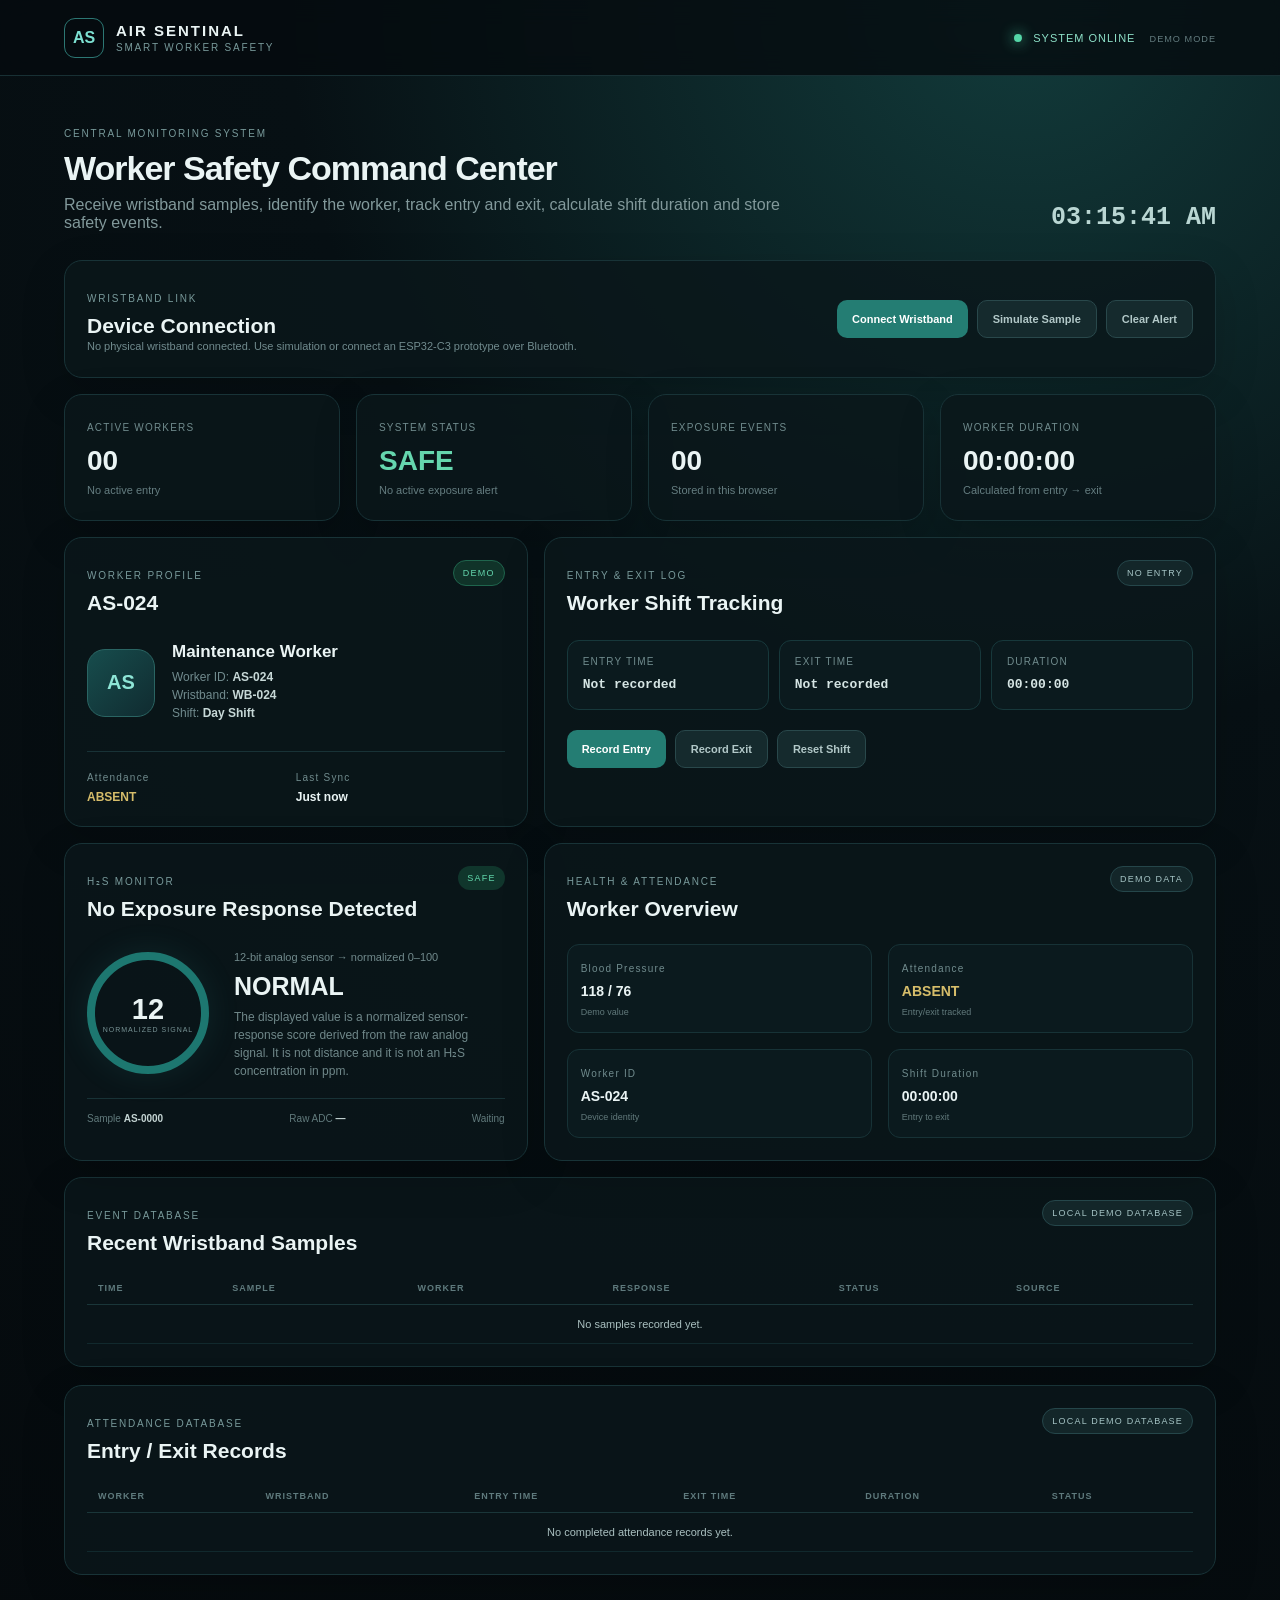
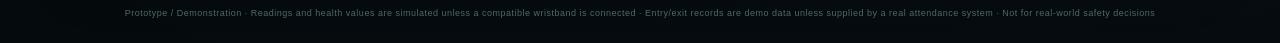
==== commit 27d44763: "Clarify normalized sensor signal for judge presentation" ====
--- a/dashboard/index.html
+++ b/dashboard/index.html
@@ -27,7 +27,7 @@
         <article class="card attendance-card"><div class="card-heading"><div><p class="eyebrow">ENTRY & EXIT LOG</p><h3>Worker Shift Tracking</h3></div><span class="badge demo" id="shiftBadge">IN PROGRESS</span></div><div class="time-grid"><div><span>ENTRY TIME</span><strong id="entryTime">Not recorded</strong></div><div><span>EXIT TIME</span><strong id="exitTime">Not recorded</strong></div><div><span>DURATION</span><strong id="durationValue">00:00:00</strong></div></div><div class="actions"><button class="btn primary" id="entryBtn">Record Entry</button><button class="btn secondary" id="exitBtn">Record Exit</button><button class="btn secondary" id="resetShiftBtn">Reset Shift</button></div></article>
       </section>
       <section class="dashboard-grid">
-        <article class="card exposure-card" id="exposureCard"><div class="card-heading"><div><p class="eyebrow">H₂S MONITOR</p><h3 id="exposureTitle">No Exposure Response Detected</h3></div><div class="signal safe" id="signal">SAFE</div></div><div class="response"><div class="response-ring" id="responseRing"><span id="responseValue">12</span><small>RESPONSE INDEX</small></div><div class="response-copy"><span>Colorimetric response</span><strong id="responseText">NORMAL</strong><p id="responseDesc">No sample alert is active. The index is a prototype signal value, not an H₂S concentration.</p></div></div><div class="sample-meta"><span>Sample <b id="sampleId">AS-0000</b></span><span id="sampleTime">Waiting</span></div></article>
+        <article class="card exposure-card" id="exposureCard"><div class="card-heading"><div><p class="eyebrow">H₂S MONITOR</p><h3 id="exposureTitle">No Exposure Response Detected</h3></div><div class="signal safe" id="signal">SAFE</div></div><div class="response"><div class="response-ring" id="responseRing"><span id="responseValue">12</span><small>NORMALIZED SIGNAL</small></div><div class="response-copy"><span>12-bit analog sensor → normalized 0–100</span><strong id="responseText">NORMAL</strong><p id="responseDesc">The displayed value is a normalized sensor-response score derived from the raw analog signal. It is not distance and it is not an H₂S concentration in ppm.</p></div></div><div class="sample-meta"><span>Sample <b id="sampleId">AS-0000</b></span><span>Raw ADC <b id="rawSensorValue">—</b></span><span id="sampleTime">Waiting</span></div></article>
         <article class="card health-card"><div class="card-heading"><div><p class="eyebrow">HEALTH & ATTENDANCE</p><h3>Worker Overview</h3></div><span class="badge demo">DEMO DATA</span></div><div class="health-grid"><div><span>Blood Pressure</span><b>118 / 76</b><small>Demo value</small></div><div><span>Attendance</span><b class="good" id="healthAttendance">PRESENT</b><small>Entry/exit tracked</small></div><div><span>Worker ID</span><b id="healthWorker">AS-024</b><small>Device identity</small></div><div><span>Shift Duration</span><b id="healthDuration">00:00:00</b><small>Entry to exit</small></div></div></article>
       </section>
       <section class="card history-card"><div class="card-heading"><div><p class="eyebrow">EVENT DATABASE</p><h3>Recent Wristband Samples</h3></div><span class="badge demo">LOCAL DEMO DATABASE</span></div><div class="table-wrap"><table><thead><tr><th>TIME</th><th>SAMPLE</th><th>WORKER</th><th>RESPONSE</th><th>STATUS</th><th>SOURCE</th></tr></thead><tbody id="history"><tr class="empty"><td colspan="6">No samples recorded yet.</td></tr></tbody></table></div></section>
@@ -37,4 +37,4 @@
   </div>
   <script src="script.js"></script>
 </body>
-</html>
+</html>
--- a/dashboard/style.css
+++ b/dashboard/style.css
@@ -1 +1 @@
-*{box-sizing:border-box}body{margin:0;font-family:Inter,Segoe UI,Arial,sans-serif;background:#071014;color:#eaf4f4}button{font:inherit}.app-shell{min-height:100vh;background:radial-gradient(circle at 80% 0%,#123b3b 0,#071014 38%,#050a0d 100%)}.topbar{height:76px;padding:0 5%;display:flex;align-items:center;justify-content:space-between;border-bottom:1px solid #183034;background:rgba(5,12,15,.82);backdrop-filter:blur(12px)}.brand{display:flex;align-items:center;gap:12px}.brand-mark{width:40px;height:40px;border:1px solid #2c7773;border-radius:11px;display:grid;place-items:center;font-weight:800;color:#7de1d2}.brand h1{font-size:15px;letter-spacing:2px;margin:0}.brand span,.eyebrow{font-size:10px;letter-spacing:1.8px;color:#78999a}.brand span{display:block;margin-top:3px}.system-status{font-size:11px;letter-spacing:1px;color:#8ee0c8}.system-status small{margin-left:10px;color:#647d80}.pulse,.event-dot{display:inline-block;width:8px;height:8px;border-radius:50%;background:#55d6a7;box-shadow:0 0 14px #55d6a7;margin-right:7px}.hero{padding:42px 5% 28px;display:flex;align-items:end;justify-content:space-between}.hero h2{font-size:34px;margin:7px 0 8px;letter-spacing:-1px}.sub{color:#82999b;margin:0;max-width:760px}.clock{font:600 25px ui-monospace,SFMono-Regular,monospace;color:#b9d6d3}.card{border:1px solid #183337;background:rgba(10,22,26,.82);border-radius:18px;padding:22px;box-shadow:0 15px 45px rgba(0,0,0,.16)}.connection{margin:0 5% 16px;display:flex;align-items:center;justify-content:space-between;gap:24px}.connection h3{margin:5px 0 7px;font-size:19px}.connection p:not(.eyebrow){margin:0;color:#718b8e;font-size:11px;line-height:1.5;max-width:720px}.connection-actions{display:flex;gap:9px;flex-shrink:0}.stats-grid,.dashboard-grid,.lower-grid{display:grid;gap:16px;padding:0 5% 16px}.stats-grid{grid-template-columns:repeat(4,1fr)}.dashboard-grid{grid-template-columns:1fr 1.45fr}.lower-grid{grid-template-columns:1fr 1.45fr}.stat span,.mini-grid span,.health-grid span{font-size:10px;color:#708b8d;letter-spacing:1.2px}.stat strong{display:block;font-size:28px;margin:10px 0 3px}.stat em{font-size:11px;color:#657d80;font-style:normal}.good{color:#65d6ae!important}.bad{color:#ff8585!important}.warn{color:#d6bd6a!important}.card-heading{display:flex;align-items:flex-start;justify-content:space-between;gap:15px}.card h3{margin:5px 0 0;font-size:21px}.badge,.signal{font-size:9px;letter-spacing:1.2px;padding:7px 9px;border-radius:99px}.connected{color:#66d9b0;background:#103329;border:1px solid #1f654d}.demo{color:#a6c5c6;background:#132629;border:1px solid #25464a}.worker-main{display:flex;gap:17px;align-items:center;margin:27px 0}.avatar{width:68px;height:68px;border-radius:18px;background:linear-gradient(135deg,#174d4d,#102b30);display:grid;place-items:center;font-size:20px;font-weight:800;color:#8ee5d6;border:1px solid #2a6563}.worker-main h4{margin:0 0 8px;font-size:17px}.worker-main p{margin:4px 0;color:#718b8e;font-size:12px}.worker-main b{color:#c7d8d7}.mini-grid{display:grid;grid-template-columns:1fr 1fr;border-top:1px solid #183236;padding-top:15px}.mini-grid b{display:block;margin-top:5px;font-size:12px}.response{display:flex;align-items:center;gap:25px;margin:26px 0 18px}.response-ring{width:122px;height:122px;border-radius:50%;border:8px solid #1d7770;display:flex;flex-direction:column;align-items:center;justify-content:center;box-shadow:0 0 35px rgba(67,199,183,.1);flex-shrink:0}.response-ring span{font-size:29px;font-weight:800}.response-ring small{font-size:7px;color:#789395;letter-spacing:1px}.response-copy span{font-size:11px;color:#718a8c}.response-copy strong{display:block;font-size:25px;margin:7px 0}.response-copy p{font-size:12px;color:#6f8789;margin:0;line-height:1.5}.signal{color:#62d9ad;background:#10362c}.signal.alert{color:#ff8585;background:#401d20}.signal.unknown{color:#d6bd6a;background:#3a3119}.sample-meta{display:flex;justify-content:space-between;border-top:1px solid #183236;padding-top:14px;color:#617a7c;font-size:10px}.sample-meta b{color:#c4d4d3}.btn{border:0;border-radius:10px;padding:12px 15px;font-weight:700;font-size:11px;cursor:pointer}.primary{background:#247d73;color:white}.primary:hover{filter:brightness(1.12)}.secondary{background:#152a2d;color:#b2c8c8;border:1px solid #29484b}.danger{background:#b94b52;color:white}.danger:hover{filter:brightness(1.12)}.alert-card{border-left:3px solid #3b8f82}.alert-card.active{border-left-color:#dc5c61;background:rgba(48,18,21,.7)}.alert-card h3{font-size:19px}.alert-card p{color:#839a9b;font-size:12px;line-height:1.5}.event-meta{display:flex;justify-content:space-between;border-top:1px solid #183236;padding-top:14px;color:#617a7c;font-size:10px}.event-meta b{color:#c4d4d3}.health-grid{display:grid;grid-template-columns:1fr 1fr;gap:16px;margin-top:23px}.health-grid div{padding:13px;border-radius:12px;background:#0b1a1e;border:1px solid #173236}.health-grid b{display:block;margin:7px 0 2px;font-size:14px}.health-grid small{color:#61797b;font-size:9px}.history-card{margin:0 5% 18px}.table-wrap{overflow:auto;margin-top:17px}table{width:100%;border-collapse:collapse;font-size:11px;min-width:680px}th{text-align:left;color:#5f7a7d;font-size:9px;letter-spacing:1px;font-weight:600;padding:11px;border-bottom:1px solid #1a3639}td{padding:13px 11px;border-bottom:1px solid #11292d;color:#aac0c0}.status-pill{font-size:9px;padding:5px 7px;border-radius:6px;background:#3d2023;color:#ff9696}.status-pill.safe{background:#12372d;color:#71d8b3}.status-pill.unknown{background:#3a3119;color:#d6bd6a}.empty{text-align:center;color:#526c6e}footer{text-align:center;color:#50676a;font-size:9px;letter-spacing:.5px;padding:15px 5% 25px}@media(max-width:950px){.connection{align-items:flex-start;flex-direction:column}.connection-actions{width:100%;flex-wrap:wrap}.stats-grid{grid-template-columns:1fr 1fr}.dashboard-grid,.lower-grid{grid-template-columns:1fr}.hero{align-items:flex-start;gap:20px;flex-direction:column}.hero h2{font-size:27px}}@media(max-width:520px){.stats-grid{grid-template-columns:1fr}.topbar{padding:0 20px}.hero,.stats-grid,.dashboard-grid,.lower-grid{padding-left:20px;padding-right:20px}.connection{margin-left:20px;margin-right:20px}.history-card{margin-left:20px;margin-right:20px}.system-status small{display:none}.connection-actions .btn{flex:1}}
+*{box-sizing:border-box}body{margin:0;font-family:Inter,Segoe UI,Arial,sans-serif;background:#071014;color:#eaf4f4}button{font:inherit}.app-shell{min-height:100vh;background:radial-gradient(circle at 80% 0%,#123b3b 0,#071014 38%,#050a0d 100%)}.topbar{height:76px;padding:0 5%;display:flex;align-items:center;justify-content:space-between;border-bottom:1px solid #183034;background:rgba(5,12,15,.82);backdrop-filter:blur(12px)}.brand{display:flex;align-items:center;gap:12px}.brand-mark{width:40px;height:40px;border:1px solid #2c7773;border-radius:11px;display:grid;place-items:center;font-weight:800;color:#7de1d2}.brand h1{font-size:15px;letter-spacing:2px;margin:0}.brand span,.eyebrow{font-size:10px;letter-spacing:1.8px;color:#78999a}.brand span{display:block;margin-top:3px}.system-status{font-size:11px;letter-spacing:1px;color:#8ee0c8}.system-status small{margin-left:10px;color:#647d80}.pulse,.event-dot{display:inline-block;width:8px;height:8px;border-radius:50%;background:#55d6a7;box-shadow:0 0 14px #55d6a7;margin-right:7px}.hero{padding:42px 5% 28px;display:flex;align-items:end;justify-content:space-between}.hero h2{font-size:34px;margin:7px 0 8px;letter-spacing:-1px}.sub{color:#82999b;margin:0;max-width:760px}.clock{font:600 25px ui-monospace,SFMono-Regular,monospace;color:#b9d6d3}.card{border:1px solid #183337;background:rgba(10,22,26,.82);border-radius:18px;padding:22px;box-shadow:0 15px 45px rgba(0,0,0,.16)}.connection{margin:0 5% 16px;display:flex;align-items:center;justify-content:space-between;gap:24px}.connection h3{margin:5px 0 7px;font-size:19px}.connection p:not(.eyebrow){margin:0;color:#718b8e;font-size:11px;line-height:1.5;max-width:720px}.connection-actions{display:flex;gap:9px;flex-shrink:0}.stats-grid,.dashboard-grid{display:grid;gap:16px;padding:0 5% 16px}.stats-grid{grid-template-columns:repeat(4,1fr)}.dashboard-grid{grid-template-columns:1fr 1.45fr}.stat span,.mini-grid span,.health-grid span,.time-grid span{font-size:10px;color:#708b8d;letter-spacing:1.2px}.stat strong{display:block;font-size:28px;margin:10px 0 3px}.stat em{font-size:11px;color:#657d80;font-style:normal}.good{color:#65d6ae!important}.bad{color:#ff8585!important}.warn{color:#d6bd6a!important}.warn-text{color:#d6bd6a!important}.card-heading{display:flex;align-items:flex-start;justify-content:space-between;gap:15px}.card h3{margin:5px 0 0;font-size:21px}.badge,.signal{font-size:9px;letter-spacing:1.2px;padding:7px 9px;border-radius:99px}.connected{color:#66d9b0;background:#103329;border:1px solid #1f654d}.demo{color:#a6c5c6;background:#132629;border:1px solid #25464a}.worker-main{display:flex;gap:17px;align-items:center;margin:27px 0}.avatar{width:68px;height:68px;border-radius:18px;background:linear-gradient(135deg,#174d4d,#102b30);display:grid;place-items:center;font-size:20px;font-weight:800;color:#8ee5d6;border:1px solid #2a6563}.worker-main h4{margin:0 0 8px;font-size:17px}.worker-main p{margin:4px 0;color:#718b8e;font-size:12px}.worker-main b{color:#c7d8d7}.mini-grid{display:grid;grid-template-columns:1fr 1fr;border-top:1px solid #183236;padding-top:15px}.mini-grid b{display:block;margin-top:5px;font-size:12px}.time-grid{display:grid;grid-template-columns:repeat(3,1fr);gap:10px;margin:25px 0 20px}.time-grid div{padding:15px;border:1px solid #17383b;border-radius:12px;background:#0b1a1e}.time-grid span{display:block}.time-grid strong{display:block;margin-top:9px;font:600 13px ui-monospace,SFMono-Regular,monospace;color:#d6e5e4;line-height:1.4}.response{display:flex;align-items:center;gap:25px;margin:26px 0 18px}.response-ring{width:122px;height:122px;border-radius:50%;border:8px solid #1d7770;display:flex;flex-direction:column;align-items:center;justify-content:center;box-shadow:0 0 35px rgba(67,199,183,.1);flex-shrink:0}.response-ring span{font-size:29px;font-weight:800}.response-ring small{font-size:7px;color:#789395;letter-spacing:1px}.response-copy span{font-size:11px;color:#718a8c}.response-copy strong{display:block;font-size:25px;margin:7px 0}.response-copy p{font-size:12px;color:#6f8789;margin:0;line-height:1.5}.signal{color:#62d9ad;background:#10362c}.signal.alert{color:#ff8585;background:#401d20}.signal.unknown{color:#d6bd6a;background:#3a3119}.sample-meta{display:flex;justify-content:space-between;border-top:1px solid #183236;padding-top:14px;color:#617a7c;font-size:10px}.sample-meta b{color:#c4d4d3}.actions{display:flex;gap:9px;flex-wrap:wrap}.btn{border:0;border-radius:10px;padding:12px 15px;font-weight:700;font-size:11px;cursor:pointer}.primary{background:#247d73;color:white}.primary:hover{filter:brightness(1.12)}.secondary{background:#152a2d;color:#b2c8c8;border:1px solid #29484b}.alert-card{border-left:3px solid #3b8f82}.alert-card.active{border-left-color:#dc5c61;background:rgba(48,18,21,.7)}.alert-card h3{font-size:19px}.alert-card p{color:#839a9b;font-size:12px;line-height:1.5}.event-meta{display:flex;justify-content:space-between;border-top:1px solid #183236;padding-top:14px;color:#617a7c;font-size:10px}.event-meta b{color:#c4d4d3}.health-grid{display:grid;grid-template-columns:1fr 1fr;gap:16px;margin-top:23px}.health-grid div{padding:13px;border-radius:12px;background:#0b1a1e;border:1px solid #173236}.health-grid b{display:block;margin:7px 0 2px;font-size:14px}.health-grid small{color:#61797b;font-size:9px}.history-card,.attendance-history-card{margin:0 5% 18px}.table-wrap{overflow:auto;margin-top:17px}table{width:100%;border-collapse:collapse;font-size:11px;min-width:680px}th{text-align:left;color:#5f7a7d;font-size:9px;letter-spacing:1px;font-weight:600;padding:11px;border-bottom:1px solid #1a3639}td{padding:13px 11px;border-bottom:1px solid #11292d;color:#aac0c0}.status-pill{font-size:9px;padding:5px 7px;border-radius:6px;background:#3d2023;color:#ff9696}.status-pill.safe{background:#12372d;color:#71d8b3}.status-pill.unknown{background:#3a3119;color:#d6bd6a}.empty{text-align:center;color:#526c6e}footer{text-align:center;color:#50676a;font-size:9px;letter-spacing:.5px;padding:15px 5% 25px}@media(max-width:950px){.connection{align-items:flex-start;flex-direction:column}.connection-actions{width:100%;flex-wrap:wrap}.stats-grid{grid-template-columns:1fr 1fr}.dashboard-grid{grid-template-columns:1fr}.hero{align-items:flex-start;gap:20px;flex-direction:column}.hero h2{font-size:27px}.time-grid{grid-template-columns:1fr}}@media(max-width:520px){.stats-grid{grid-template-columns:1fr}.topbar{padding:0 20px}.hero,.stats-grid,.dashboard-grid{padding-left:20px;padding-right:20px}.connection{margin-left:20px;margin-right:20px}.history-card,.attendance-history-card{margin-left:20px;margin-right:20px}.system-status small{display:none}.connection-actions .btn{flex:1}}
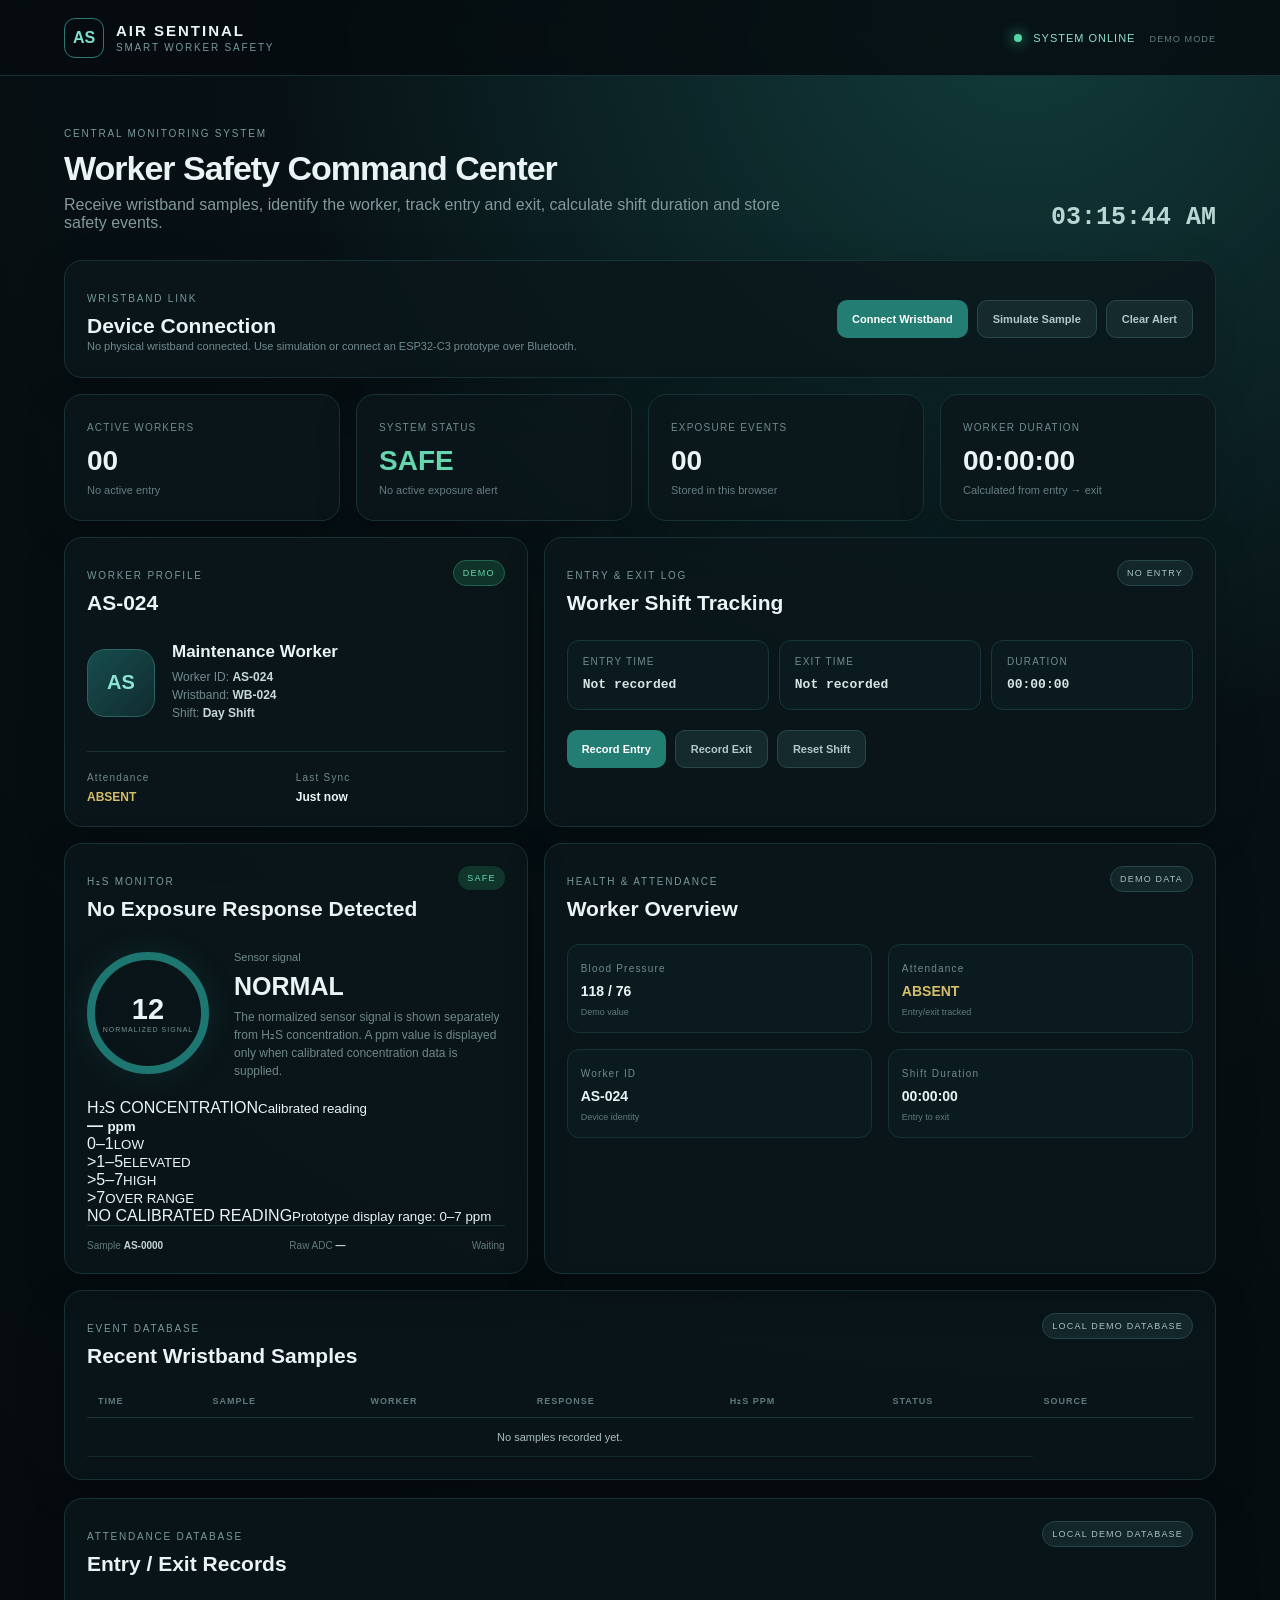
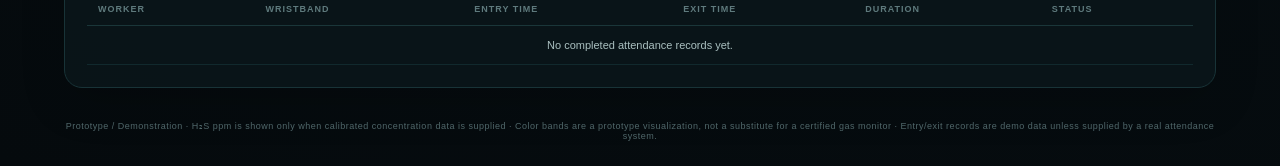
==== commit 18fd1e73: "Add calibrated H2S concentration and color scale" ====
--- a/dashboard/index.html
+++ b/dashboard/index.html
@@ -27,13 +27,27 @@
         <article class="card attendance-card"><div class="card-heading"><div><p class="eyebrow">ENTRY & EXIT LOG</p><h3>Worker Shift Tracking</h3></div><span class="badge demo" id="shiftBadge">IN PROGRESS</span></div><div class="time-grid"><div><span>ENTRY TIME</span><strong id="entryTime">Not recorded</strong></div><div><span>EXIT TIME</span><strong id="exitTime">Not recorded</strong></div><div><span>DURATION</span><strong id="durationValue">00:00:00</strong></div></div><div class="actions"><button class="btn primary" id="entryBtn">Record Entry</button><button class="btn secondary" id="exitBtn">Record Exit</button><button class="btn secondary" id="resetShiftBtn">Reset Shift</button></div></article>
       </section>
       <section class="dashboard-grid">
-        <article class="card exposure-card" id="exposureCard"><div class="card-heading"><div><p class="eyebrow">H₂S MONITOR</p><h3 id="exposureTitle">No Exposure Response Detected</h3></div><div class="signal safe" id="signal">SAFE</div></div><div class="response"><div class="response-ring" id="responseRing"><span id="responseValue">12</span><small>NORMALIZED SIGNAL</small></div><div class="response-copy"><span>12-bit analog sensor → normalized 0–100</span><strong id="responseText">NORMAL</strong><p id="responseDesc">The displayed value is a normalized sensor-response score derived from the raw analog signal. It is not distance and it is not an H₂S concentration in ppm.</p></div></div><div class="sample-meta"><span>Sample <b id="sampleId">AS-0000</b></span><span>Raw ADC <b id="rawSensorValue">—</b></span><span id="sampleTime">Waiting</span></div></article>
+        <article class="card exposure-card" id="exposureCard">
+          <div class="card-heading"><div><p class="eyebrow">H₂S MONITOR</p><h3 id="exposureTitle">No Exposure Response Detected</h3></div><div class="signal safe" id="signal">SAFE</div></div>
+          <div class="response"><div class="response-ring" id="responseRing"><span id="responseValue">12</span><small>NORMALIZED SIGNAL</small></div><div class="response-copy"><span>Sensor signal</span><strong id="responseText">NORMAL</strong><p id="responseDesc">The normalized sensor signal is shown separately from H₂S concentration. A ppm value is displayed only when calibrated concentration data is supplied.</p></div></div>
+          <div class="concentration-panel">
+            <div class="concentration-heading"><div><span>H₂S CONCENTRATION</span><small>Calibrated reading</small></div><strong><span id="h2sValue">—</span> <small>ppm</small></strong></div>
+            <div class="concentration-scale" aria-label="H2S concentration scale">
+              <div class="scale-segment low"><span>0–1</span><small>LOW</small></div>
+              <div class="scale-segment elevated"><span>&gt;1–5</span><small>ELEVATED</small></div>
+              <div class="scale-segment high"><span>&gt;5–7</span><small>HIGH</small></div>
+              <div class="scale-segment over"><span>&gt;7</span><small>OVER RANGE</small></div>
+            </div>
+            <div class="concentration-status"><span id="h2sStatus">NO CALIBRATED READING</span><small id="h2sNote">Prototype display range: 0–7 ppm</small></div>
+          </div>
+          <div class="sample-meta"><span>Sample <b id="sampleId">AS-0000</b></span><span>Raw ADC <b id="rawSensorValue">—</b></span><span id="sampleTime">Waiting</span></div>
+        </article>
         <article class="card health-card"><div class="card-heading"><div><p class="eyebrow">HEALTH & ATTENDANCE</p><h3>Worker Overview</h3></div><span class="badge demo">DEMO DATA</span></div><div class="health-grid"><div><span>Blood Pressure</span><b>118 / 76</b><small>Demo value</small></div><div><span>Attendance</span><b class="good" id="healthAttendance">PRESENT</b><small>Entry/exit tracked</small></div><div><span>Worker ID</span><b id="healthWorker">AS-024</b><small>Device identity</small></div><div><span>Shift Duration</span><b id="healthDuration">00:00:00</b><small>Entry to exit</small></div></div></article>
       </section>
-      <section class="card history-card"><div class="card-heading"><div><p class="eyebrow">EVENT DATABASE</p><h3>Recent Wristband Samples</h3></div><span class="badge demo">LOCAL DEMO DATABASE</span></div><div class="table-wrap"><table><thead><tr><th>TIME</th><th>SAMPLE</th><th>WORKER</th><th>RESPONSE</th><th>STATUS</th><th>SOURCE</th></tr></thead><tbody id="history"><tr class="empty"><td colspan="6">No samples recorded yet.</td></tr></tbody></table></div></section>
+      <section class="card history-card"><div class="card-heading"><div><p class="eyebrow">EVENT DATABASE</p><h3>Recent Wristband Samples</h3></div><span class="badge demo">LOCAL DEMO DATABASE</span></div><div class="table-wrap"><table><thead><tr><th>TIME</th><th>SAMPLE</th><th>WORKER</th><th>RESPONSE</th><th>H₂S PPM</th><th>STATUS</th><th>SOURCE</th></tr></thead><tbody id="history"><tr class="empty"><td colspan="7">No samples recorded yet.</td></tr></tbody></table></div></section>
       <section class="card attendance-history-card"><div class="card-heading"><div><p class="eyebrow">ATTENDANCE DATABASE</p><h3>Entry / Exit Records</h3></div><span class="badge demo">LOCAL DEMO DATABASE</span></div><div class="table-wrap"><table><thead><tr><th>WORKER</th><th>WRISTBAND</th><th>ENTRY TIME</th><th>EXIT TIME</th><th>DURATION</th><th>STATUS</th></tr></thead><tbody id="attendanceHistory"><tr class="empty"><td colspan="6">No completed attendance records yet.</td></tr></tbody></table></div></section>
     </main>
-    <footer>Prototype / Demonstration · Readings and health values are simulated unless a compatible wristband is connected · Entry/exit records are demo data unless supplied by a real attendance system · Not for real-world safety decisions</footer>
+    <footer>Prototype / Demonstration · H₂S ppm is shown only when calibrated concentration data is supplied · Color bands are a prototype visualization, not a substitute for a certified gas monitor · Entry/exit records are demo data unless supplied by a real attendance system.</footer>
   </div>
   <script src="script.js"></script>
 </body>
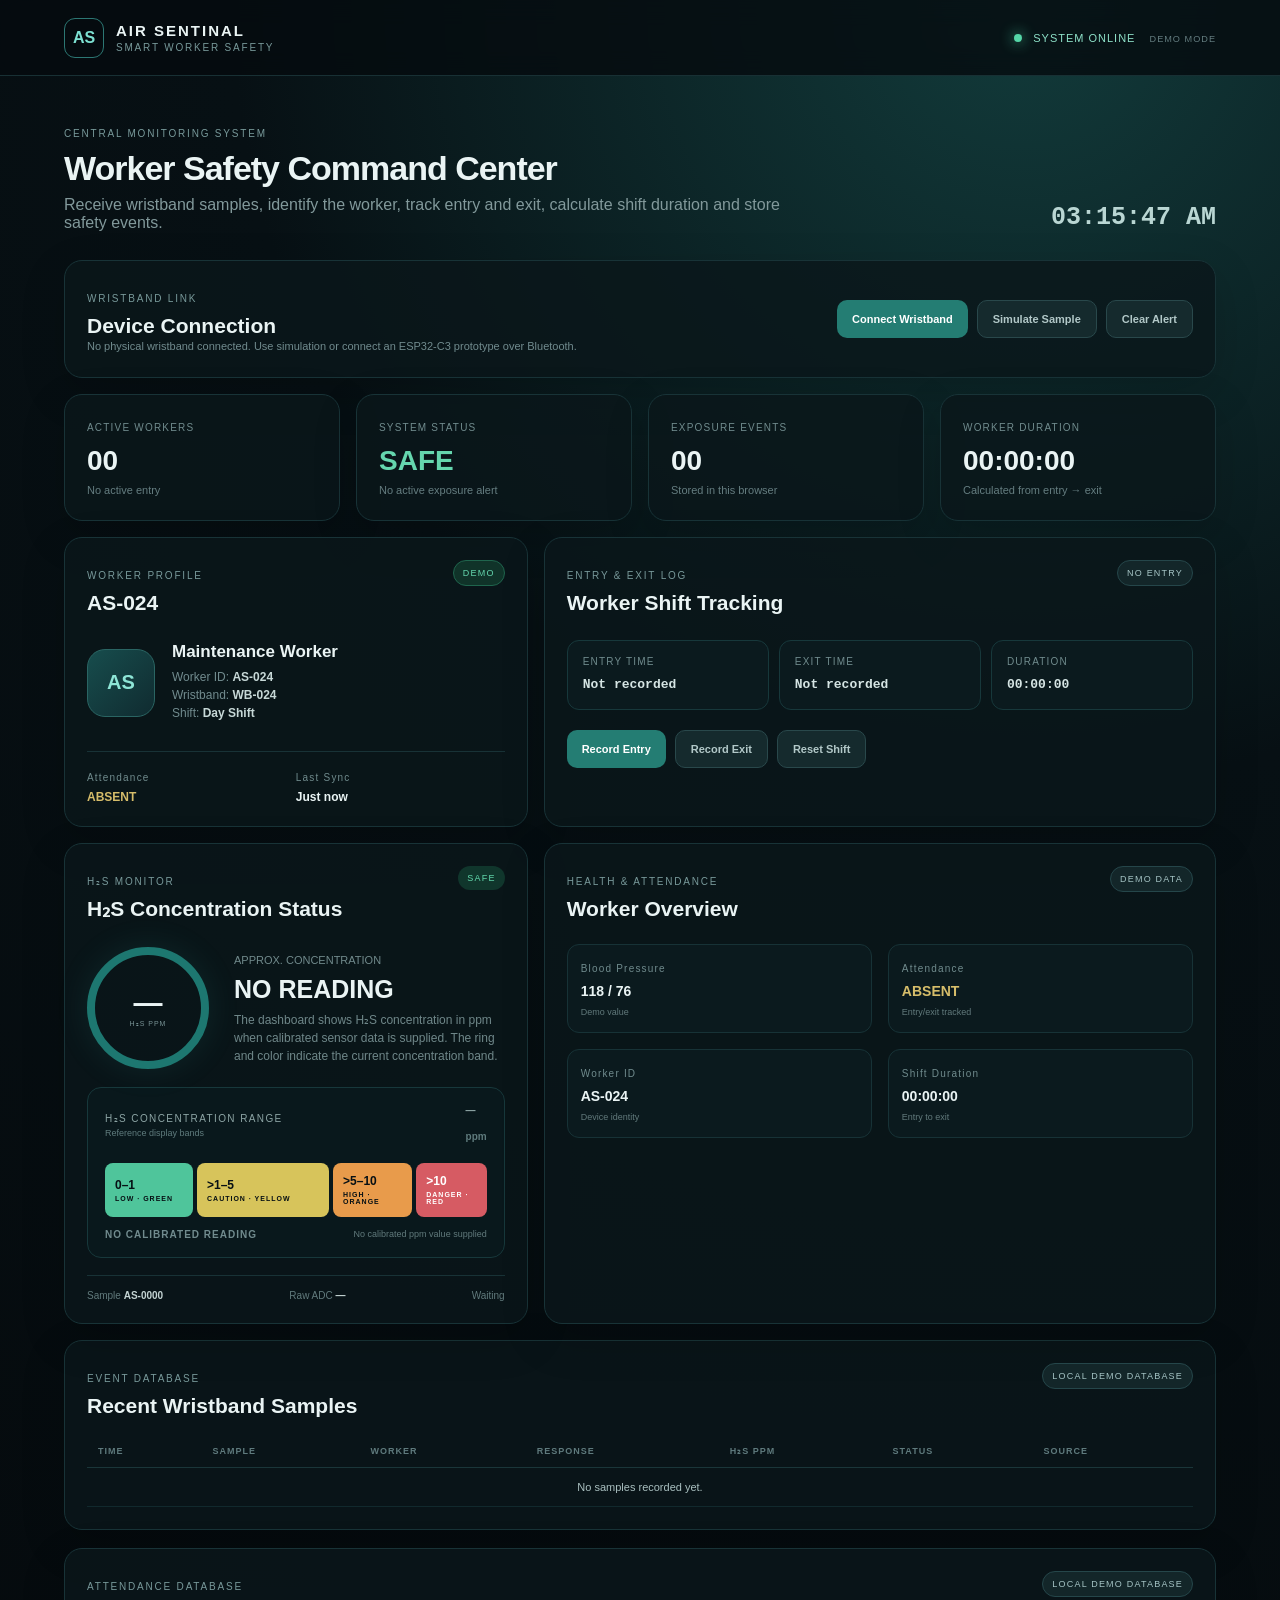
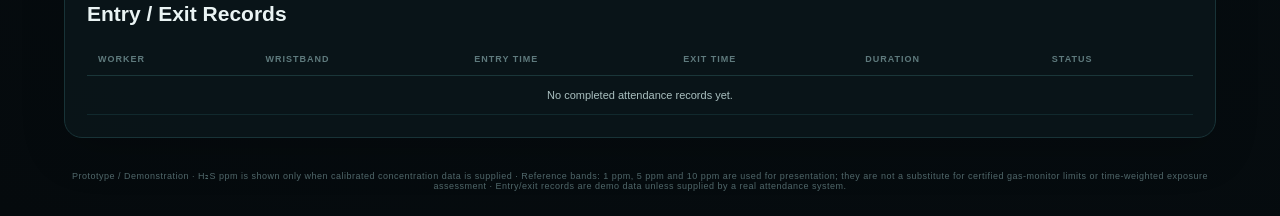
==== commit 69ba80af: "Update H2S dashboard to show ppm concentration bands and color labels" ====
--- a/dashboard/index.html
+++ b/dashboard/index.html
@@ -28,17 +28,17 @@
       </section>
       <section class="dashboard-grid">
         <article class="card exposure-card" id="exposureCard">
-          <div class="card-heading"><div><p class="eyebrow">H₂S MONITOR</p><h3 id="exposureTitle">No Exposure Response Detected</h3></div><div class="signal safe" id="signal">SAFE</div></div>
-          <div class="response"><div class="response-ring" id="responseRing"><span id="responseValue">12</span><small>NORMALIZED SIGNAL</small></div><div class="response-copy"><span>Sensor signal</span><strong id="responseText">NORMAL</strong><p id="responseDesc">The normalized sensor signal is shown separately from H₂S concentration. A ppm value is displayed only when calibrated concentration data is supplied.</p></div></div>
+          <div class="card-heading"><div><p class="eyebrow">H₂S MONITOR</p><h3 id="exposureTitle">H₂S Concentration Status</h3></div><div class="signal safe" id="signal">SAFE</div></div>
+          <div class="response"><div class="response-ring" id="responseRing"><span id="h2sRingValue">—</span><small>H₂S PPM</small></div><div class="response-copy"><span>APPROX. CONCENTRATION</span><strong id="responseText">NO READING</strong><p id="responseDesc">The dashboard shows H₂S concentration in ppm when calibrated sensor data is supplied. The ring and color indicate the current concentration band.</p></div></div>
           <div class="concentration-panel">
-            <div class="concentration-heading"><div><span>H₂S CONCENTRATION</span><small>Calibrated reading</small></div><strong><span id="h2sValue">—</span> <small>ppm</small></strong></div>
-            <div class="concentration-scale" aria-label="H2S concentration scale">
-              <div class="scale-segment low"><span>0–1</span><small>LOW</small></div>
-              <div class="scale-segment elevated"><span>&gt;1–5</span><small>ELEVATED</small></div>
-              <div class="scale-segment high"><span>&gt;5–7</span><small>HIGH</small></div>
-              <div class="scale-segment over"><span>&gt;7</span><small>OVER RANGE</small></div>
+            <div class="concentration-heading"><div><span>H₂S CONCENTRATION RANGE</span><small>Reference display bands</small></div><strong><span id="h2sValue">—</span> <small>ppm</small></strong></div>
+            <div class="concentration-scale" aria-label="H2S concentration reference scale">
+              <div class="scale-segment low"><span>0–1</span><small>LOW · GREEN</small></div>
+              <div class="scale-segment elevated"><span>&gt;1–5</span><small>CAUTION · YELLOW</small></div>
+              <div class="scale-segment high"><span>&gt;5–10</span><small>HIGH · ORANGE</small></div>
+              <div class="scale-segment over"><span>&gt;10</span><small>DANGER · RED</small></div>
             </div>
-            <div class="concentration-status"><span id="h2sStatus">NO CALIBRATED READING</span><small id="h2sNote">Prototype display range: 0–7 ppm</small></div>
+            <div class="concentration-status"><span id="h2sStatus">NO CALIBRATED READING</span><small id="h2sNote">0–1 green · &gt;1–5 yellow · &gt;5–10 orange · &gt;10 red</small></div>
           </div>
           <div class="sample-meta"><span>Sample <b id="sampleId">AS-0000</b></span><span>Raw ADC <b id="rawSensorValue">—</b></span><span id="sampleTime">Waiting</span></div>
         </article>
@@ -47,7 +47,7 @@
       <section class="card history-card"><div class="card-heading"><div><p class="eyebrow">EVENT DATABASE</p><h3>Recent Wristband Samples</h3></div><span class="badge demo">LOCAL DEMO DATABASE</span></div><div class="table-wrap"><table><thead><tr><th>TIME</th><th>SAMPLE</th><th>WORKER</th><th>RESPONSE</th><th>H₂S PPM</th><th>STATUS</th><th>SOURCE</th></tr></thead><tbody id="history"><tr class="empty"><td colspan="7">No samples recorded yet.</td></tr></tbody></table></div></section>
       <section class="card attendance-history-card"><div class="card-heading"><div><p class="eyebrow">ATTENDANCE DATABASE</p><h3>Entry / Exit Records</h3></div><span class="badge demo">LOCAL DEMO DATABASE</span></div><div class="table-wrap"><table><thead><tr><th>WORKER</th><th>WRISTBAND</th><th>ENTRY TIME</th><th>EXIT TIME</th><th>DURATION</th><th>STATUS</th></tr></thead><tbody id="attendanceHistory"><tr class="empty"><td colspan="6">No completed attendance records yet.</td></tr></tbody></table></div></section>
     </main>
-    <footer>Prototype / Demonstration · H₂S ppm is shown only when calibrated concentration data is supplied · Color bands are a prototype visualization, not a substitute for a certified gas monitor · Entry/exit records are demo data unless supplied by a real attendance system.</footer>
+    <footer>Prototype / Demonstration · H₂S ppm is shown only when calibrated concentration data is supplied · Reference bands: 1 ppm, 5 ppm and 10 ppm are used for presentation; they are not a substitute for certified gas-monitor limits or time-weighted exposure assessment · Entry/exit records are demo data unless supplied by a real attendance system.</footer>
   </div>
   <script src="script.js"></script>
 </body>
--- a/dashboard/style.css
+++ b/dashboard/style.css
@@ -1 +1 @@
-*{box-sizing:border-box}body{margin:0;font-family:Inter,Segoe UI,Arial,sans-serif;background:#071014;color:#eaf4f4}button{font:inherit}.app-shell{min-height:100vh;background:radial-gradient(circle at 80% 0%,#123b3b 0,#071014 38%,#050a0d 100%)}.topbar{height:76px;padding:0 5%;display:flex;align-items:center;justify-content:space-between;border-bottom:1px solid #183034;background:rgba(5,12,15,.82);backdrop-filter:blur(12px)}.brand{display:flex;align-items:center;gap:12px}.brand-mark{width:40px;height:40px;border:1px solid #2c7773;border-radius:11px;display:grid;place-items:center;font-weight:800;color:#7de1d2}.brand h1{font-size:15px;letter-spacing:2px;margin:0}.brand span,.eyebrow{font-size:10px;letter-spacing:1.8px;color:#78999a}.brand span{display:block;margin-top:3px}.system-status{font-size:11px;letter-spacing:1px;color:#8ee0c8}.system-status small{margin-left:10px;color:#647d80}.pulse,.event-dot{display:inline-block;width:8px;height:8px;border-radius:50%;background:#55d6a7;box-shadow:0 0 14px #55d6a7;margin-right:7px}.hero{padding:42px 5% 28px;display:flex;align-items:end;justify-content:space-between}.hero h2{font-size:34px;margin:7px 0 8px;letter-spacing:-1px}.sub{color:#82999b;margin:0;max-width:760px}.clock{font:600 25px ui-monospace,SFMono-Regular,monospace;color:#b9d6d3}.card{border:1px solid #183337;background:rgba(10,22,26,.82);border-radius:18px;padding:22px;box-shadow:0 15px 45px rgba(0,0,0,.16)}.connection{margin:0 5% 16px;display:flex;align-items:center;justify-content:space-between;gap:24px}.connection h3{margin:5px 0 7px;font-size:19px}.connection p:not(.eyebrow){margin:0;color:#718b8e;font-size:11px;line-height:1.5;max-width:720px}.connection-actions{display:flex;gap:9px;flex-shrink:0}.stats-grid,.dashboard-grid{display:grid;gap:16px;padding:0 5% 16px}.stats-grid{grid-template-columns:repeat(4,1fr)}.dashboard-grid{grid-template-columns:1fr 1.45fr}.stat span,.mini-grid span,.health-grid span,.time-grid span{font-size:10px;color:#708b8d;letter-spacing:1.2px}.stat strong{display:block;font-size:28px;margin:10px 0 3px}.stat em{font-size:11px;color:#657d80;font-style:normal}.good{color:#65d6ae!important}.bad{color:#ff8585!important}.warn{color:#d6bd6a!important}.warn-text{color:#d6bd6a!important}.card-heading{display:flex;align-items:flex-start;justify-content:space-between;gap:15px}.card h3{margin:5px 0 0;font-size:21px}.badge,.signal{font-size:9px;letter-spacing:1.2px;padding:7px 9px;border-radius:99px}.connected{color:#66d9b0;background:#103329;border:1px solid #1f654d}.demo{color:#a6c5c6;background:#132629;border:1px solid #25464a}.worker-main{display:flex;gap:17px;align-items:center;margin:27px 0}.avatar{width:68px;height:68px;border-radius:18px;background:linear-gradient(135deg,#174d4d,#102b30);display:grid;place-items:center;font-size:20px;font-weight:800;color:#8ee5d6;border:1px solid #2a6563}.worker-main h4{margin:0 0 8px;font-size:17px}.worker-main p{margin:4px 0;color:#718b8e;font-size:12px}.worker-main b{color:#c7d8d7}.mini-grid{display:grid;grid-template-columns:1fr 1fr;border-top:1px solid #183236;padding-top:15px}.mini-grid b{display:block;margin-top:5px;font-size:12px}.time-grid{display:grid;grid-template-columns:repeat(3,1fr);gap:10px;margin:25px 0 20px}.time-grid div{padding:15px;border:1px solid #17383b;border-radius:12px;background:#0b1a1e}.time-grid span{display:block}.time-grid strong{display:block;margin-top:9px;font:600 13px ui-monospace,SFMono-Regular,monospace;color:#d6e5e4;line-height:1.4}.response{display:flex;align-items:center;gap:25px;margin:26px 0 18px}.response-ring{width:122px;height:122px;border-radius:50%;border:8px solid #1d7770;display:flex;flex-direction:column;align-items:center;justify-content:center;box-shadow:0 0 35px rgba(67,199,183,.1);flex-shrink:0}.response-ring span{font-size:29px;font-weight:800}.response-ring small{font-size:7px;color:#789395;letter-spacing:1px}.response-copy span{font-size:11px;color:#718a8c}.response-copy strong{display:block;font-size:25px;margin:7px 0}.response-copy p{font-size:12px;color:#6f8789;margin:0;line-height:1.5}.signal{color:#62d9ad;background:#10362c}.signal.alert{color:#ff8585;background:#401d20}.signal.unknown{color:#d6bd6a;background:#3a3119}.sample-meta{display:flex;justify-content:space-between;border-top:1px solid #183236;padding-top:14px;color:#617a7c;font-size:10px}.sample-meta b{color:#c4d4d3}.actions{display:flex;gap:9px;flex-wrap:wrap}.btn{border:0;border-radius:10px;padding:12px 15px;font-weight:700;font-size:11px;cursor:pointer}.primary{background:#247d73;color:white}.primary:hover{filter:brightness(1.12)}.secondary{background:#152a2d;color:#b2c8c8;border:1px solid #29484b}.alert-card{border-left:3px solid #3b8f82}.alert-card.active{border-left-color:#dc5c61;background:rgba(48,18,21,.7)}.alert-card h3{font-size:19px}.alert-card p{color:#839a9b;font-size:12px;line-height:1.5}.event-meta{display:flex;justify-content:space-between;border-top:1px solid #183236;padding-top:14px;color:#617a7c;font-size:10px}.event-meta b{color:#c4d4d3}.health-grid{display:grid;grid-template-columns:1fr 1fr;gap:16px;margin-top:23px}.health-grid div{padding:13px;border-radius:12px;background:#0b1a1e;border:1px solid #173236}.health-grid b{display:block;margin:7px 0 2px;font-size:14px}.health-grid small{color:#61797b;font-size:9px}.history-card,.attendance-history-card{margin:0 5% 18px}.table-wrap{overflow:auto;margin-top:17px}table{width:100%;border-collapse:collapse;font-size:11px;min-width:680px}th{text-align:left;color:#5f7a7d;font-size:9px;letter-spacing:1px;font-weight:600;padding:11px;border-bottom:1px solid #1a3639}td{padding:13px 11px;border-bottom:1px solid #11292d;color:#aac0c0}.status-pill{font-size:9px;padding:5px 7px;border-radius:6px;background:#3d2023;color:#ff9696}.status-pill.safe{background:#12372d;color:#71d8b3}.status-pill.unknown{background:#3a3119;color:#d6bd6a}.empty{text-align:center;color:#526c6e}footer{text-align:center;color:#50676a;font-size:9px;letter-spacing:.5px;padding:15px 5% 25px}@media(max-width:950px){.connection{align-items:flex-start;flex-direction:column}.connection-actions{width:100%;flex-wrap:wrap}.stats-grid{grid-template-columns:1fr 1fr}.dashboard-grid{grid-template-columns:1fr}.hero{align-items:flex-start;gap:20px;flex-direction:column}.hero h2{font-size:27px}.time-grid{grid-template-columns:1fr}}@media(max-width:520px){.stats-grid{grid-template-columns:1fr}.topbar{padding:0 20px}.hero,.stats-grid,.dashboard-grid{padding-left:20px;padding-right:20px}.connection{margin-left:20px;margin-right:20px}.history-card,.attendance-history-card{margin-left:20px;margin-right:20px}.system-status small{display:none}.connection-actions .btn{flex:1}}
+*{box-sizing:border-box}body{margin:0;font-family:Inter,Segoe UI,Arial,sans-serif;background:#071014;color:#eaf4f4}button{font:inherit}.app-shell{min-height:100vh;background:radial-gradient(circle at 80% 0%,#123b3b 0,#071014 38%,#050a0d 100%)}.topbar{height:76px;padding:0 5%;display:flex;align-items:center;justify-content:space-between;border-bottom:1px solid #183034;background:rgba(5,12,15,.82);backdrop-filter:blur(12px)}.brand{display:flex;align-items:center;gap:12px}.brand-mark{width:40px;height:40px;border:1px solid #2c7773;border-radius:11px;display:grid;place-items:center;font-weight:800;color:#7de1d2}.brand h1{font-size:15px;letter-spacing:2px;margin:0}.brand span,.eyebrow{font-size:10px;letter-spacing:1.8px;color:#78999a}.brand span{display:block;margin-top:3px}.system-status{font-size:11px;letter-spacing:1px;color:#8ee0c8}.system-status small{margin-left:10px;color:#647d80}.pulse,.event-dot{display:inline-block;width:8px;height:8px;border-radius:50%;background:#55d6a7;box-shadow:0 0 14px #55d6a7;margin-right:7px}.hero{padding:42px 5% 28px;display:flex;align-items:end;justify-content:space-between}.hero h2{font-size:34px;margin:7px 0 8px;letter-spacing:-1px}.sub{color:#82999b;margin:0;max-width:760px}.clock{font:600 25px ui-monospace,SFMono-Regular,monospace;color:#b9d6d3}.card{border:1px solid #183337;background:rgba(10,22,26,.82);border-radius:18px;padding:22px;box-shadow:0 15px 45px rgba(0,0,0,.16)}.connection{margin:0 5% 16px;display:flex;align-items:center;justify-content:space-between;gap:24px}.connection h3{margin:5px 0 7px;font-size:19px}.connection p:not(.eyebrow){margin:0;color:#718b8e;font-size:11px;line-height:1.5;max-width:720px}.connection-actions{display:flex;gap:9px;flex-shrink:0}.stats-grid,.dashboard-grid{display:grid;gap:16px;padding:0 5% 16px}.stats-grid{grid-template-columns:repeat(4,1fr)}.dashboard-grid{grid-template-columns:1fr 1.45fr}.stat span,.mini-grid span,.health-grid span,.time-grid span{font-size:10px;color:#708b8d;letter-spacing:1.2px}.stat strong{display:block;font-size:28px;margin:10px 0 3px}.stat em{font-size:11px;color:#657d80;font-style:normal}.good{color:#65d6ae!important}.bad{color:#ff8585!important}.warn{color:#d6bd6a!important}.warn-text{color:#d6bd6a!important}.card-heading{display:flex;align-items:flex-start;justify-content:space-between;gap:15px}.card h3{margin:5px 0 0;font-size:21px}.badge,.signal{font-size:9px;letter-spacing:1.2px;padding:7px 9px;border-radius:99px}.connected{color:#66d9b0;background:#103329;border:1px solid #1f654d}.demo{color:#a6c5c6;background:#132629;border:1px solid #25464a}.worker-main{display:flex;gap:17px;align-items:center;margin:27px 0}.avatar{width:68px;height:68px;border-radius:18px;background:linear-gradient(135deg,#174d4d,#102b30);display:grid;place-items:center;font-size:20px;font-weight:800;color:#8ee5d6;border:1px solid #2a6563}.worker-main h4{margin:0 0 8px;font-size:17px}.worker-main p{margin:4px 0;color:#718b8e;font-size:12px}.worker-main b{color:#c7d8d7}.mini-grid{display:grid;grid-template-columns:1fr 1fr;border-top:1px solid #183236;padding-top:15px}.mini-grid b{display:block;margin-top:5px;font-size:12px}.time-grid{display:grid;grid-template-columns:repeat(3,1fr);gap:10px;margin:25px 0 20px}.time-grid div{padding:15px;border:1px solid #17383b;border-radius:12px;background:#0b1a1e}.time-grid span{display:block}.time-grid strong{display:block;margin-top:9px;font:600 13px ui-monospace,SFMono-Regular,monospace;color:#d6e5e4;line-height:1.4}.response{display:flex;align-items:center;gap:25px;margin:26px 0 18px}.response-ring{width:122px;height:122px;border-radius:50%;border:8px solid #1d7770;display:flex;flex-direction:column;align-items:center;justify-content:center;box-shadow:0 0 35px rgba(67,199,183,.1);flex-shrink:0}.response-ring span{font-size:29px;font-weight:800}.response-ring small{font-size:7px;color:#789395;letter-spacing:1px}.response-copy span{font-size:11px;color:#718a8c}.response-copy strong{display:block;font-size:25px;margin:7px 0}.response-copy p{font-size:12px;color:#6f8789;margin:0;line-height:1.5}.signal{color:#62d9ad;background:#10362c}.signal.alert{color:#ff8585;background:#401d20}.signal.unknown{color:#d6bd6a;background:#3a3119}.sample-meta{display:flex;justify-content:space-between;border-top:1px solid #183236;padding-top:14px;color:#617a7c;font-size:10px}.sample-meta b{color:#c4d4d3}.actions{display:flex;gap:9px;flex-wrap:wrap}.btn{border:0;border-radius:10px;padding:12px 15px;font-weight:700;font-size:11px;cursor:pointer}.primary{background:#247d73;color:white}.primary:hover{filter:brightness(1.12)}.secondary{background:#152a2d;color:#b2c8c8;border:1px solid #29484b}.alert-card{border-left:3px solid #3b8f82}.alert-card.active{border-left-color:#dc5c61;background:rgba(48,18,21,.7)}.alert-card h3{font-size:19px}.alert-card p{color:#839a9b;font-size:12px;line-height:1.5}.event-meta{display:flex;justify-content:space-between;border-top:1px solid #183236;padding-top:14px;color:#617a7c;font-size:10px}.event-meta b{color:#c4d4d3}.health-grid{display:grid;grid-template-columns:1fr 1fr;gap:16px;margin-top:23px}.health-grid div{padding:13px;border-radius:12px;background:#0b1a1e;border:1px solid #173236}.health-grid b{display:block;margin:7px 0 2px;font-size:14px}.health-grid small{color:#61797b;font-size:9px}.history-card,.attendance-history-card{margin:0 5% 18px}.table-wrap{overflow:auto;margin-top:17px}table{width:100%;border-collapse:collapse;font-size:11px;min-width:680px}th{text-align:left;color:#5f7a7d;font-size:9px;letter-spacing:1px;font-weight:600;padding:11px;border-bottom:1px solid #1a3639}td{padding:13px 11px;border-bottom:1px solid #11292d;color:#aac0c0}.status-pill{font-size:9px;padding:5px 7px;border-radius:6px;background:#3d2023;color:#ff9696}.status-pill.safe{background:#12372d;color:#71d8b3}.status-pill.unknown{background:#3a3119;color:#d6bd6a}.empty{text-align:center;color:#526c6e}footer{text-align:center;color:#50676a;font-size:9px;letter-spacing:.5px;padding:15px 5% 25px}.concentration-panel{margin:18px 0 17px;padding:17px;border:1px solid #17383b;border-radius:14px;background:#09181c}.concentration-heading{display:flex;align-items:center;justify-content:space-between;gap:15px}.concentration-heading span{display:block;font-size:10px;letter-spacing:1.4px;color:#8da5a5}.concentration-heading small{display:block;font-size:9px;color:#5f7b7d;margin-top:4px}.concentration-heading>strong{font-size:27px;color:#e6f2f1}.concentration-heading>strong small{display:inline;font-size:10px;margin:0}.concentration-scale{display:grid;grid-template-columns:1fr 1.5fr .9fr .8fr;gap:4px;margin-top:16px;height:54px}.scale-segment{display:flex;flex-direction:column;justify-content:center;padding:7px 10px;border-radius:8px;color:#071014;font-weight:800}.scale-segment span{font-size:12px}.scale-segment small{font-size:7px;letter-spacing:1px;margin-top:3px}.scale-segment.low{background:#4fc59b}.scale-segment.elevated{background:#d7c45b}.scale-segment.high{background:#e89b4b}.scale-segment.over{background:#d65b63;color:#fff}.concentration-status{display:flex;justify-content:space-between;align-items:center;margin-top:12px;gap:10px}.concentration-status span{font-size:10px;font-weight:800;letter-spacing:1px}.concentration-status small{font-size:9px;color:#617a7c;text-align:right}.h2s-status.low{color:#65d6ae}.h2s-status.elevated{color:#d6bd6a}.h2s-status.high{color:#e89b4b}.h2s-status.over{color:#ff8585}.h2s-status.none{color:#718b8e}@media(max-width:950px){.connection{align-items:flex-start;flex-direction:column}.connection-actions{width:100%;flex-wrap:wrap}.stats-grid{grid-template-columns:1fr 1fr}.dashboard-grid{grid-template-columns:1fr}.hero{align-items:flex-start;gap:20px;flex-direction:column}.hero h2{font-size:27px}.time-grid{grid-template-columns:1fr}.concentration-scale{grid-template-columns:1fr 1fr;height:auto}.scale-segment{min-height:48px}}@media(max-width:520px){.stats-grid{grid-template-columns:1fr}.topbar{padding:0 20px}.hero,.stats-grid,.dashboard-grid{padding-left:20px;padding-right:20px}.connection{margin-left:20px;margin-right:20px}.history-card,.attendance-history-card{margin-left:20px;margin-right:20px}.system-status small{display:none}.connection-actions .btn{flex:1}}
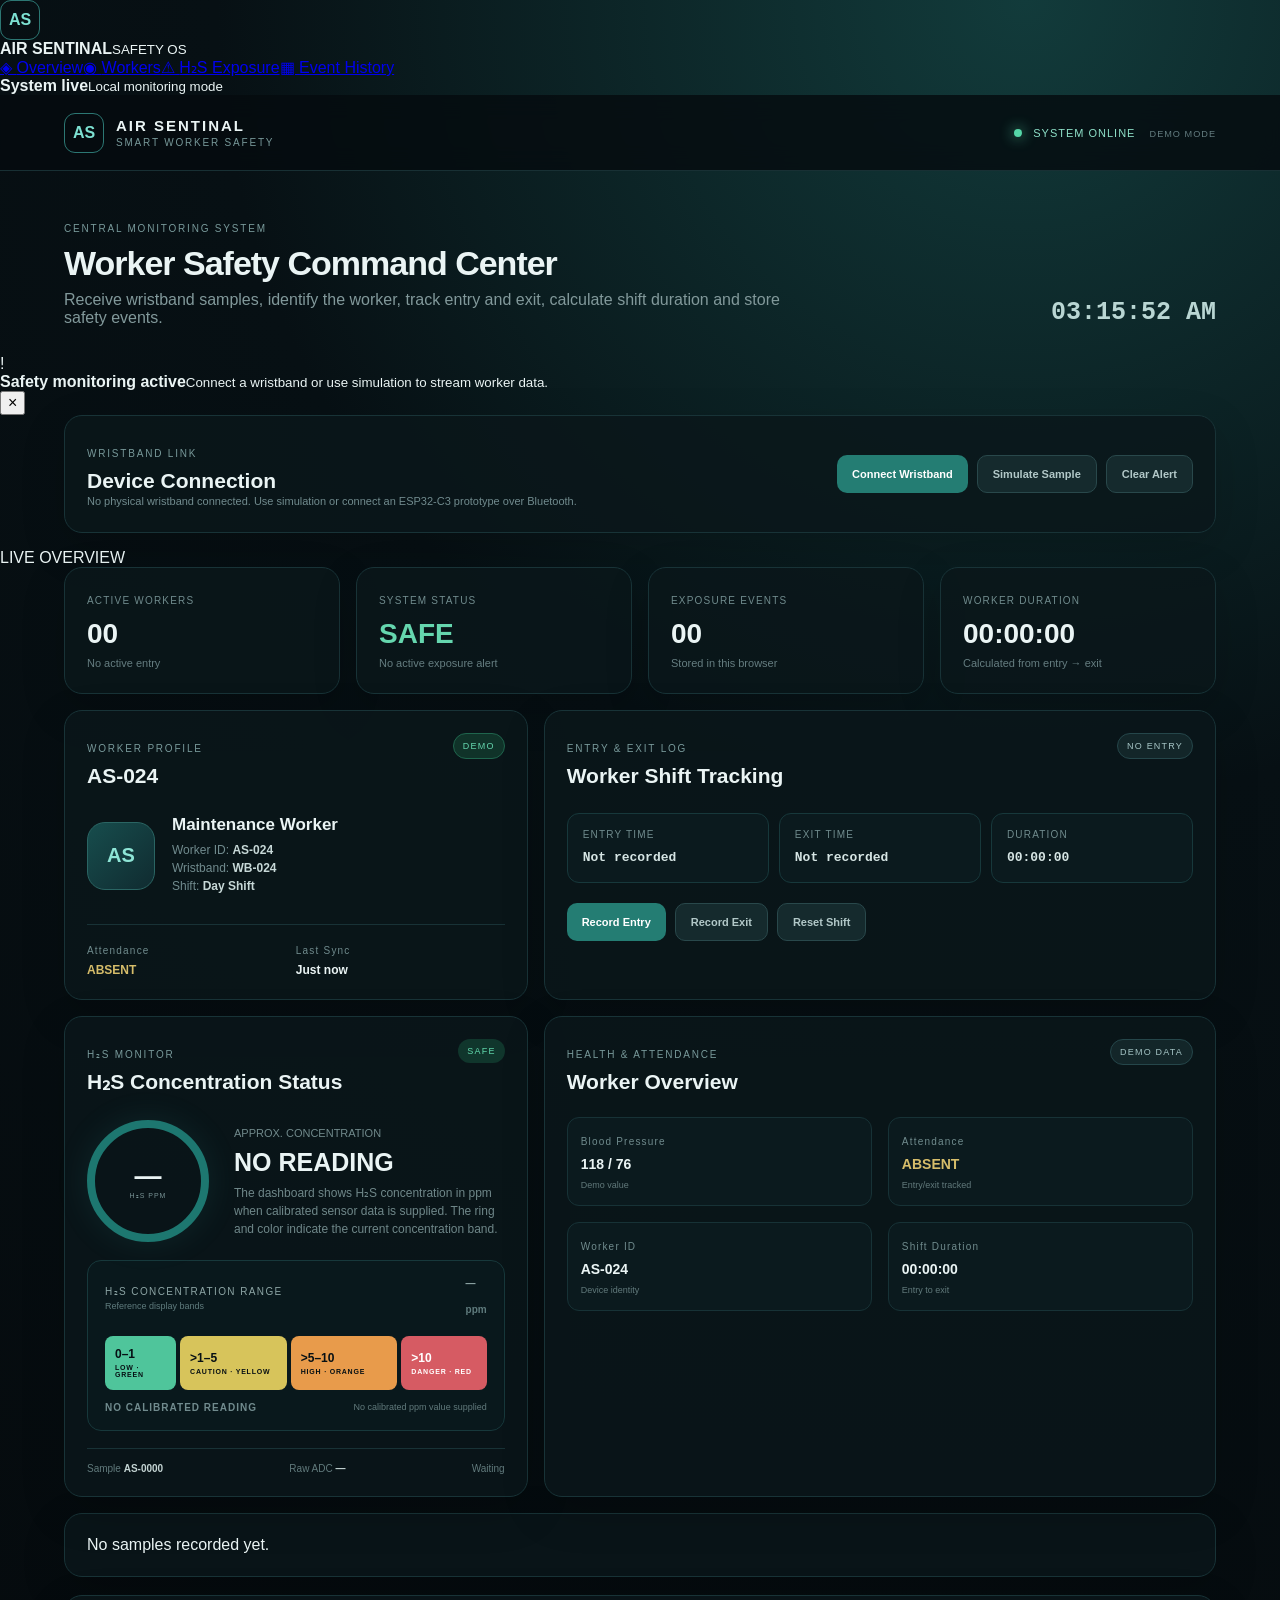
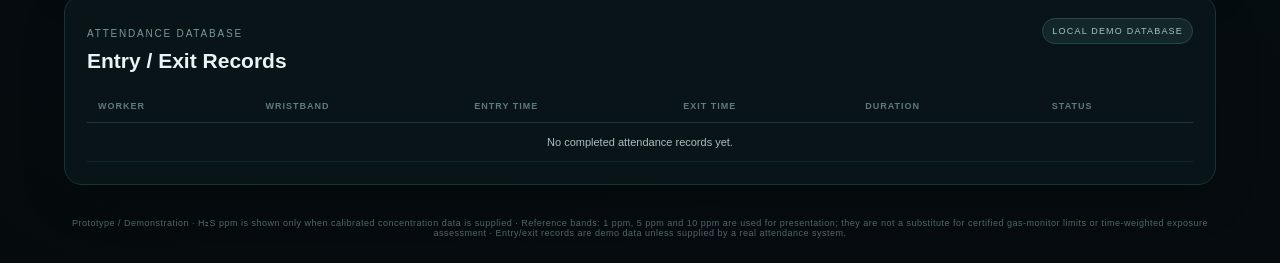
==== commit 9d78e943: "ui: add safety dashboard navigation and UX shell" ====
--- a/dashboard/index.html
+++ b/dashboard/index.html
@@ -9,20 +9,27 @@
 </head>
 <body>
   <div class="app-shell">
+    <aside class="sidebar" aria-label="Dashboard navigation">
+      <div class="side-brand"><div class="brand-mark">AS</div><div><strong>AIR SENTINAL</strong><small>SAFETY OS</small></div></div>
+      <nav><a class="nav-item active" href="#overview">◈ <span>Overview</span></a><a class="nav-item" href="#workers">◉ <span>Workers</span></a><a class="nav-item" href="#exposureCard">⚠ <span>H₂S Exposure</span></a><a class="nav-item" href="#history">▦ <span>Event History</span></a></nav>
+      <div class="side-footer"><span class="side-live"></span><div><b>System live</b><small>Local monitoring mode</small></div></div>
+    </aside>
+    <div class="main-shell">
     <header class="topbar">
       <div class="brand"><div class="brand-mark">AS</div><div><h1>AIR SENTINAL</h1><span>SMART WORKER SAFETY</span></div></div>
       <div class="system-status"><span class="pulse"></span> <span id="systemState">SYSTEM ONLINE</span> <small id="modeLabel">DEMO MODE</small></div>
     </header>
-    <main>
+    <main id="overview">
       <section class="hero"><div><p class="eyebrow">CENTRAL MONITORING SYSTEM</p><h2>Worker Safety Command Center</h2><p class="sub">Receive wristband samples, identify the worker, track entry and exit, calculate shift duration and store safety events.</p></div><div class="clock" id="clock">--:--:--</div></section>
+      <div class="alert-strip" id="uxAlert"><span class="alert-icon">!</span><div><b>Safety monitoring active</b><small>Connect a wristband or use simulation to stream worker data.</small></div><button class="alert-dismiss" aria-label="Dismiss">×</button></div>
       <section class="connection card"><div><p class="eyebrow">WRISTBAND LINK</p><h3>Device Connection</h3><p id="connectionText">No physical wristband connected. Use simulation or connect an ESP32-C3 prototype over Bluetooth.</p></div><div class="connection-actions"><button class="btn primary" id="connectBtn">Connect Wristband</button><button class="btn secondary" id="simulateBtn">Simulate Sample</button><button class="btn secondary" id="clearBtn">Clear Alert</button></div></section>
-      <section class="stats-grid">
+      <section class="section-block" aria-label="System overview"><div class="section-label">LIVE OVERVIEW</div><div class="stats-grid">
         <article class="card stat"><span>ACTIVE WORKERS</span><strong id="activeWorkers">01</strong><em id="attendanceState">Worker present</em></article>
         <article class="card stat"><span>SYSTEM STATUS</span><strong class="good" id="systemStatus">SAFE</strong><em id="statusNote">No active exposure alert</em></article>
         <article class="card stat"><span>EXPOSURE EVENTS</span><strong id="eventCount">00</strong><em>Stored in this browser</em></article>
         <article class="card stat"><span>WORKER DURATION</span><strong id="durationStat">00:00:00</strong><em>Calculated from entry → exit</em></article>
-      </section>
-      <section class="dashboard-grid">
+      </div></section>
+      <section class="dashboard-grid" id="workers">
         <article class="card worker-card"><div class="card-heading"><div><p class="eyebrow">WORKER PROFILE</p><h3 id="workerIdTitle">AS-024</h3></div><span class="badge connected" id="deviceBadge">DEMO</span></div><div class="worker-main"><div class="avatar">AS</div><div><h4 id="workerRole">Maintenance Worker</h4><p>Worker ID: <b id="workerId">AS-024</b></p><p>Wristband: <b id="wristbandId">WB-024</b></p><p>Shift: <b>Day Shift</b></p></div></div><div class="mini-grid"><div><span>Attendance</span><b class="good" id="attendanceValue">PRESENT</b></div><div><span>Last Sync</span><b id="lastSync">Just now</b></div></div></article>
         <article class="card attendance-card"><div class="card-heading"><div><p class="eyebrow">ENTRY & EXIT LOG</p><h3>Worker Shift Tracking</h3></div><span class="badge demo" id="shiftBadge">IN PROGRESS</span></div><div class="time-grid"><div><span>ENTRY TIME</span><strong id="entryTime">Not recorded</strong></div><div><span>EXIT TIME</span><strong id="exitTime">Not recorded</strong></div><div><span>DURATION</span><strong id="durationValue">00:00:00</strong></div></div><div class="actions"><button class="btn primary" id="entryBtn">Record Entry</button><button class="btn secondary" id="exitBtn">Record Exit</button><button class="btn secondary" id="resetShiftBtn">Reset Shift</button></div></article>
       </section>
@@ -44,10 +51,11 @@
         </article>
         <article class="card health-card"><div class="card-heading"><div><p class="eyebrow">HEALTH & ATTENDANCE</p><h3>Worker Overview</h3></div><span class="badge demo">DEMO DATA</span></div><div class="health-grid"><div><span>Blood Pressure</span><b>118 / 76</b><small>Demo value</small></div><div><span>Attendance</span><b class="good" id="healthAttendance">PRESENT</b><small>Entry/exit tracked</small></div><div><span>Worker ID</span><b id="healthWorker">AS-024</b><small>Device identity</small></div><div><span>Shift Duration</span><b id="healthDuration">00:00:00</b><small>Entry to exit</small></div></div></article>
       </section>
-      <section class="card history-card"><div class="card-heading"><div><p class="eyebrow">EVENT DATABASE</p><h3>Recent Wristband Samples</h3></div><span class="badge demo">LOCAL DEMO DATABASE</span></div><div class="table-wrap"><table><thead><tr><th>TIME</th><th>SAMPLE</th><th>WORKER</th><th>RESPONSE</th><th>H₂S PPM</th><th>STATUS</th><th>SOURCE</th></tr></thead><tbody id="history"><tr class="empty"><td colspan="7">No samples recorded yet.</td></tr></tbody></table></div></section>
+      <section class="card history-card" id="history"><div class="card-heading"><div><p class="eyebrow">EVENT DATABASE</p><h3>Recent Wristband Samples</h3></div><span class="badge demo">LOCAL DEMO DATABASE</span></div><div class="table-wrap"><table><thead><tr><th>TIME</th><th>SAMPLE</th><th>WORKER</th><th>RESPONSE</th><th>H₂S PPM</th><th>STATUS</th><th>SOURCE</th></tr></thead><tbody id="history"><tr class="empty"><td colspan="7">No samples recorded yet.</td></tr></tbody></table></div></section>
       <section class="card attendance-history-card"><div class="card-heading"><div><p class="eyebrow">ATTENDANCE DATABASE</p><h3>Entry / Exit Records</h3></div><span class="badge demo">LOCAL DEMO DATABASE</span></div><div class="table-wrap"><table><thead><tr><th>WORKER</th><th>WRISTBAND</th><th>ENTRY TIME</th><th>EXIT TIME</th><th>DURATION</th><th>STATUS</th></tr></thead><tbody id="attendanceHistory"><tr class="empty"><td colspan="6">No completed attendance records yet.</td></tr></tbody></table></div></section>
     </main>
     <footer>Prototype / Demonstration · H₂S ppm is shown only when calibrated concentration data is supplied · Reference bands: 1 ppm, 5 ppm and 10 ppm are used for presentation; they are not a substitute for certified gas-monitor limits or time-weighted exposure assessment · Entry/exit records are demo data unless supplied by a real attendance system.</footer>
+    </div>
   </div>
   <script src="script.js"></script>
 </body>
--- a/dashboard/style.css
+++ b/dashboard/style.css
@@ -1 +1 @@
-*{box-sizing:border-box}body{margin:0;font-family:Inter,Segoe UI,Arial,sans-serif;background:#071014;color:#eaf4f4}button{font:inherit}.app-shell{min-height:100vh;background:radial-gradient(circle at 80% 0%,#123b3b 0,#071014 38%,#050a0d 100%)}.topbar{height:76px;padding:0 5%;display:flex;align-items:center;justify-content:space-between;border-bottom:1px solid #183034;background:rgba(5,12,15,.82);backdrop-filter:blur(12px)}.brand{display:flex;align-items:center;gap:12px}.brand-mark{width:40px;height:40px;border:1px solid #2c7773;border-radius:11px;display:grid;place-items:center;font-weight:800;color:#7de1d2}.brand h1{font-size:15px;letter-spacing:2px;margin:0}.brand span,.eyebrow{font-size:10px;letter-spacing:1.8px;color:#78999a}.brand span{display:block;margin-top:3px}.system-status{font-size:11px;letter-spacing:1px;color:#8ee0c8}.system-status small{margin-left:10px;color:#647d80}.pulse,.event-dot{display:inline-block;width:8px;height:8px;border-radius:50%;background:#55d6a7;box-shadow:0 0 14px #55d6a7;margin-right:7px}.hero{padding:42px 5% 28px;display:flex;align-items:end;justify-content:space-between}.hero h2{font-size:34px;margin:7px 0 8px;letter-spacing:-1px}.sub{color:#82999b;margin:0;max-width:760px}.clock{font:600 25px ui-monospace,SFMono-Regular,monospace;color:#b9d6d3}.card{border:1px solid #183337;background:rgba(10,22,26,.82);border-radius:18px;padding:22px;box-shadow:0 15px 45px rgba(0,0,0,.16)}.connection{margin:0 5% 16px;display:flex;align-items:center;justify-content:space-between;gap:24px}.connection h3{margin:5px 0 7px;font-size:19px}.connection p:not(.eyebrow){margin:0;color:#718b8e;font-size:11px;line-height:1.5;max-width:720px}.connection-actions{display:flex;gap:9px;flex-shrink:0}.stats-grid,.dashboard-grid{display:grid;gap:16px;padding:0 5% 16px}.stats-grid{grid-template-columns:repeat(4,1fr)}.dashboard-grid{grid-template-columns:1fr 1.45fr}.stat span,.mini-grid span,.health-grid span,.time-grid span{font-size:10px;color:#708b8d;letter-spacing:1.2px}.stat strong{display:block;font-size:28px;margin:10px 0 3px}.stat em{font-size:11px;color:#657d80;font-style:normal}.good{color:#65d6ae!important}.bad{color:#ff8585!important}.warn{color:#d6bd6a!important}.warn-text{color:#d6bd6a!important}.card-heading{display:flex;align-items:flex-start;justify-content:space-between;gap:15px}.card h3{margin:5px 0 0;font-size:21px}.badge,.signal{font-size:9px;letter-spacing:1.2px;padding:7px 9px;border-radius:99px}.connected{color:#66d9b0;background:#103329;border:1px solid #1f654d}.demo{color:#a6c5c6;background:#132629;border:1px solid #25464a}.worker-main{display:flex;gap:17px;align-items:center;margin:27px 0}.avatar{width:68px;height:68px;border-radius:18px;background:linear-gradient(135deg,#174d4d,#102b30);display:grid;place-items:center;font-size:20px;font-weight:800;color:#8ee5d6;border:1px solid #2a6563}.worker-main h4{margin:0 0 8px;font-size:17px}.worker-main p{margin:4px 0;color:#718b8e;font-size:12px}.worker-main b{color:#c7d8d7}.mini-grid{display:grid;grid-template-columns:1fr 1fr;border-top:1px solid #183236;padding-top:15px}.mini-grid b{display:block;margin-top:5px;font-size:12px}.time-grid{display:grid;grid-template-columns:repeat(3,1fr);gap:10px;margin:25px 0 20px}.time-grid div{padding:15px;border:1px solid #17383b;border-radius:12px;background:#0b1a1e}.time-grid span{display:block}.time-grid strong{display:block;margin-top:9px;font:600 13px ui-monospace,SFMono-Regular,monospace;color:#d6e5e4;line-height:1.4}.response{display:flex;align-items:center;gap:25px;margin:26px 0 18px}.response-ring{width:122px;height:122px;border-radius:50%;border:8px solid #1d7770;display:flex;flex-direction:column;align-items:center;justify-content:center;box-shadow:0 0 35px rgba(67,199,183,.1);flex-shrink:0}.response-ring span{font-size:29px;font-weight:800}.response-ring small{font-size:7px;color:#789395;letter-spacing:1px}.response-copy span{font-size:11px;color:#718a8c}.response-copy strong{display:block;font-size:25px;margin:7px 0}.response-copy p{font-size:12px;color:#6f8789;margin:0;line-height:1.5}.signal{color:#62d9ad;background:#10362c}.signal.alert{color:#ff8585;background:#401d20}.signal.unknown{color:#d6bd6a;background:#3a3119}.sample-meta{display:flex;justify-content:space-between;border-top:1px solid #183236;padding-top:14px;color:#617a7c;font-size:10px}.sample-meta b{color:#c4d4d3}.actions{display:flex;gap:9px;flex-wrap:wrap}.btn{border:0;border-radius:10px;padding:12px 15px;font-weight:700;font-size:11px;cursor:pointer}.primary{background:#247d73;color:white}.primary:hover{filter:brightness(1.12)}.secondary{background:#152a2d;color:#b2c8c8;border:1px solid #29484b}.alert-card{border-left:3px solid #3b8f82}.alert-card.active{border-left-color:#dc5c61;background:rgba(48,18,21,.7)}.alert-card h3{font-size:19px}.alert-card p{color:#839a9b;font-size:12px;line-height:1.5}.event-meta{display:flex;justify-content:space-between;border-top:1px solid #183236;padding-top:14px;color:#617a7c;font-size:10px}.event-meta b{color:#c4d4d3}.health-grid{display:grid;grid-template-columns:1fr 1fr;gap:16px;margin-top:23px}.health-grid div{padding:13px;border-radius:12px;background:#0b1a1e;border:1px solid #173236}.health-grid b{display:block;margin:7px 0 2px;font-size:14px}.health-grid small{color:#61797b;font-size:9px}.history-card,.attendance-history-card{margin:0 5% 18px}.table-wrap{overflow:auto;margin-top:17px}table{width:100%;border-collapse:collapse;font-size:11px;min-width:680px}th{text-align:left;color:#5f7a7d;font-size:9px;letter-spacing:1px;font-weight:600;padding:11px;border-bottom:1px solid #1a3639}td{padding:13px 11px;border-bottom:1px solid #11292d;color:#aac0c0}.status-pill{font-size:9px;padding:5px 7px;border-radius:6px;background:#3d2023;color:#ff9696}.status-pill.safe{background:#12372d;color:#71d8b3}.status-pill.unknown{background:#3a3119;color:#d6bd6a}.empty{text-align:center;color:#526c6e}footer{text-align:center;color:#50676a;font-size:9px;letter-spacing:.5px;padding:15px 5% 25px}.concentration-panel{margin:18px 0 17px;padding:17px;border:1px solid #17383b;border-radius:14px;background:#09181c}.concentration-heading{display:flex;align-items:center;justify-content:space-between;gap:15px}.concentration-heading span{display:block;font-size:10px;letter-spacing:1.4px;color:#8da5a5}.concentration-heading small{display:block;font-size:9px;color:#5f7b7d;margin-top:4px}.concentration-heading>strong{font-size:27px;color:#e6f2f1}.concentration-heading>strong small{display:inline;font-size:10px;margin:0}.concentration-scale{display:grid;grid-template-columns:1fr 1.5fr .9fr .8fr;gap:4px;margin-top:16px;height:54px}.scale-segment{display:flex;flex-direction:column;justify-content:center;padding:7px 10px;border-radius:8px;color:#071014;font-weight:800}.scale-segment span{font-size:12px}.scale-segment small{font-size:7px;letter-spacing:1px;margin-top:3px}.scale-segment.low{background:#4fc59b}.scale-segment.elevated{background:#d7c45b}.scale-segment.high{background:#e89b4b}.scale-segment.over{background:#d65b63;color:#fff}.concentration-status{display:flex;justify-content:space-between;align-items:center;margin-top:12px;gap:10px}.concentration-status span{font-size:10px;font-weight:800;letter-spacing:1px}.concentration-status small{font-size:9px;color:#617a7c;text-align:right}.h2s-status.low{color:#65d6ae}.h2s-status.elevated{color:#d6bd6a}.h2s-status.high{color:#e89b4b}.h2s-status.over{color:#ff8585}.h2s-status.none{color:#718b8e}@media(max-width:950px){.connection{align-items:flex-start;flex-direction:column}.connection-actions{width:100%;flex-wrap:wrap}.stats-grid{grid-template-columns:1fr 1fr}.dashboard-grid{grid-template-columns:1fr}.hero{align-items:flex-start;gap:20px;flex-direction:column}.hero h2{font-size:27px}.time-grid{grid-template-columns:1fr}.concentration-scale{grid-template-columns:1fr 1fr;height:auto}.scale-segment{min-height:48px}}@media(max-width:520px){.stats-grid{grid-template-columns:1fr}.topbar{padding:0 20px}.hero,.stats-grid,.dashboard-grid{padding-left:20px;padding-right:20px}.connection{margin-left:20px;margin-right:20px}.history-card,.attendance-history-card{margin-left:20px;margin-right:20px}.system-status small{display:none}.connection-actions .btn{flex:1}}
+*{box-sizing:border-box}body{margin:0;font-family:Inter,Segoe UI,Arial,sans-serif;background:#071014;color:#eaf4f4}button{font:inherit}.app-shell{min-height:100vh;background:radial-gradient(circle at 80% 0%,#123b3b 0,#071014 38%,#050a0d 100%)}.topbar{height:76px;padding:0 5%;display:flex;align-items:center;justify-content:space-between;border-bottom:1px solid #183034;background:rgba(5,12,15,.82);backdrop-filter:blur(12px)}.brand{display:flex;align-items:center;gap:12px}.brand-mark{width:40px;height:40px;border:1px solid #2c7773;border-radius:11px;display:grid;place-items:center;font-weight:800;color:#7de1d2}.brand h1{font-size:15px;letter-spacing:2px;margin:0}.brand span,.eyebrow{font-size:10px;letter-spacing:1.8px;color:#78999a}.brand span{display:block;margin-top:3px}.system-status{font-size:11px;letter-spacing:1px;color:#8ee0c8}.system-status small{margin-left:10px;color:#647d80}.pulse,.event-dot{display:inline-block;width:8px;height:8px;border-radius:50%;background:#55d6a7;box-shadow:0 0 14px #55d6a7;margin-right:7px}.hero{padding:42px 5% 28px;display:flex;align-items:end;justify-content:space-between}.hero h2{font-size:34px;margin:7px 0 8px;letter-spacing:-1px}.sub{color:#82999b;margin:0;max-width:760px}.clock{font:600 25px ui-monospace,SFMono-Regular,monospace;color:#b9d6d3}.card{border:1px solid #183337;background:rgba(10,22,26,.82);border-radius:18px;padding:22px;box-shadow:0 15px 45px rgba(0,0,0,.16)}.connection{margin:0 5% 16px;display:flex;align-items:center;justify-content:space-between;gap:24px}.connection h3{margin:5px 0 7px;font-size:19px}.connection p:not(.eyebrow){margin:0;color:#718b8e;font-size:11px;line-height:1.5;max-width:720px}.connection-actions{display:flex;gap:9px;flex-shrink:0}.stats-grid,.dashboard-grid{display:grid;gap:16px;padding:0 5% 16px}.stats-grid{grid-template-columns:repeat(4,1fr)}.dashboard-grid{grid-template-columns:1fr 1.45fr}.stat span,.mini-grid span,.health-grid span,.time-grid span{font-size:10px;color:#708b8d;letter-spacing:1.2px}.stat strong{display:block;font-size:28px;margin:10px 0 3px}.stat em{font-size:11px;color:#657d80;font-style:normal}.good{color:#65d6ae!important}.bad{color:#ff8585!important}.warn{color:#d6bd6a!important}.warn-text{color:#d6bd6a!important}.card-heading{display:flex;align-items:flex-start;justify-content:space-between;gap:15px}.card h3{margin:5px 0 0;font-size:21px}.badge,.signal{font-size:9px;letter-spacing:1.2px;padding:7px 9px;border-radius:99px}.connected{color:#66d9b0;background:#103329;border:1px solid #1f654d}.demo{color:#a6c5c6;background:#132629;border:1px solid #25464a}.worker-main{display:flex;gap:17px;align-items:center;margin:27px 0}.avatar{width:68px;height:68px;border-radius:18px;background:linear-gradient(135deg,#174d4d,#102b30);display:grid;place-items:center;font-size:20px;font-weight:800;color:#8ee5d6;border:1px solid #2a6563}.worker-main h4{margin:0 0 8px;font-size:17px}.worker-main p{margin:4px 0;color:#718b8e;font-size:12px}.worker-main b{color:#c7d8d7}.mini-grid{display:grid;grid-template-columns:1fr 1fr;border-top:1px solid #183236;padding-top:15px}.mini-grid b{display:block;margin-top:5px;font-size:12px}.time-grid{display:grid;grid-template-columns:repeat(3,1fr);gap:10px;margin:25px 0 20px}.time-grid div{padding:15px;border:1px solid #17383b;border-radius:12px;background:#0b1a1e}.time-grid span{display:block}.time-grid strong{display:block;margin-top:9px;font:600 13px ui-monospace,SFMono-Regular,monospace;color:#d6e5e4;line-height:1.4}.response{display:flex;align-items:center;gap:25px;margin:26px 0 18px}.response-ring{width:122px;height:122px;border-radius:50%;border:8px solid #1d7770;display:flex;flex-direction:column;align-items:center;justify-content:center;box-shadow:0 0 35px rgba(67,199,183,.1);flex-shrink:0;transition:border-color .25s,box-shadow .25s}.response-ring span{font-size:27px;font-weight:800}.response-ring small{font-size:7px;color:#789395;letter-spacing:1px}.response-copy span{font-size:11px;color:#718a8c}.response-copy strong{display:block;font-size:25px;margin:7px 0}.response-copy p{font-size:12px;color:#6f8789;margin:0;line-height:1.5}.signal{color:#62d9ad;background:#10362c}.signal.alert,.signal.over{color:#ff8585;background:#401d20}.signal.unknown,.signal.elevated{color:#d6bd6a;background:#3a3119}.signal.low{color:#65d6ae;background:#10362c}.signal.high{color:#f0a45b;background:#3d2919}.sample-meta{display:flex;justify-content:space-between;border-top:1px solid #183236;padding-top:14px;color:#617a7c;font-size:10px}.sample-meta b{color:#c4d4d3}.actions{display:flex;gap:9px;flex-wrap:wrap}.btn{border:0;border-radius:10px;padding:12px 15px;font-weight:700;font-size:11px;cursor:pointer}.primary{background:#247d73;color:white}.primary:hover{filter:brightness(1.12)}.secondary{background:#152a2d;color:#b2c8c8;border:1px solid #29484b}.alert-card{border-left:3px solid #3b8f82}.alert-card.active{border-left-color:#dc5c61;background:rgba(48,18,21,.7)}.alert-card h3{font-size:19px}.alert-card p{color:#839a9b;font-size:12px;line-height:1.5}.event-meta{display:flex;justify-content:space-between;border-top:1px solid #183236;padding-top:14px;color:#617a7c;font-size:10px}.event-meta b{color:#c4d4d3}.health-grid{display:grid;grid-template-columns:1fr 1fr;gap:16px;margin-top:23px}.health-grid div{padding:13px;border-radius:12px;background:#0b1a1e;border:1px solid #173236}.health-grid b{display:block;margin:7px 0 2px;font-size:14px}.health-grid small{color:#61797b;font-size:9px}.history-card,.attendance-history-card{margin:0 5% 18px}.table-wrap{overflow:auto;margin-top:17px}table{width:100%;border-collapse:collapse;font-size:11px;min-width:680px}th{text-align:left;color:#5f7a7d;font-size:9px;letter-spacing:1px;font-weight:600;padding:11px;border-bottom:1px solid #1a3639}td{padding:13px 11px;border-bottom:1px solid #11292d;color:#aac0c0}.status-pill{font-size:9px;padding:5px 7px;border-radius:6px;background:#3d2023;color:#ff9696}.status-pill.safe{background:#12372d;color:#71d8b3}.status-pill.unknown{background:#3a3119;color:#d6bd6a}.empty{text-align:center;color:#526c6e}footer{text-align:center;color:#50676a;font-size:9px;letter-spacing:.5px;padding:15px 5% 25px}.concentration-panel{margin:18px 0 17px;padding:17px;border:1px solid #17383b;border-radius:14px;background:#09181c}.concentration-heading{display:flex;align-items:center;justify-content:space-between;gap:15px}.concentration-heading span{display:block;font-size:10px;letter-spacing:1.4px;color:#8da5a5}.concentration-heading small{display:block;font-size:9px;color:#5f7b7d;margin-top:4px}.concentration-heading>strong{font-size:27px;color:#e6f2f1}.concentration-heading>strong small{display:inline;font-size:10px;margin:0}.concentration-scale{display:grid;grid-template-columns:1fr 1.5fr 1.5fr 1.2fr;gap:4px;margin-top:16px;height:54px}.scale-segment{display:flex;flex-direction:column;justify-content:center;padding:7px 10px;border-radius:8px;color:#071014;font-weight:800}.scale-segment span{font-size:12px}.scale-segment small{font-size:7px;letter-spacing:.8px;margin-top:3px}.scale-segment.low{background:#4fc59b}.scale-segment.elevated{background:#d7c45b}.scale-segment.high{background:#e89b4b}.scale-segment.over{background:#d65b63;color:#fff}.concentration-status{display:flex;justify-content:space-between;align-items:center;margin-top:12px;gap:10px}.concentration-status span{font-size:10px;font-weight:800;letter-spacing:1px}.concentration-status small{font-size:9px;color:#617a7c;text-align:right}.h2s-status.low{color:#65d6ae}.h2s-status.elevated{color:#d6bd6a}.h2s-status.high{color:#e89b4b}.h2s-status.over{color:#ff8585}.h2s-status.none{color:#718b8e}.response-ring.low{border-color:#4fc59b;box-shadow:0 0 35px rgba(79,197,155,.18)}.response-ring.elevated{border-color:#d7c45b;box-shadow:0 0 35px rgba(215,196,91,.16)}.response-ring.high{border-color:#e89b4b;box-shadow:0 0 35px rgba(232,155,75,.18)}.response-ring.over{border-color:#d65b63;box-shadow:0 0 35px rgba(214,91,99,.2)}.response-ring.none{border-color:#1d7770}@media(max-width:950px){.connection{align-items:flex-start;flex-direction:column}.connection-actions{width:100%;flex-wrap:wrap}.stats-grid{grid-template-columns:1fr 1fr}.dashboard-grid{grid-template-columns:1fr}.hero{align-items:flex-start;gap:20px;flex-direction:column}.hero h2{font-size:27px}.time-grid{grid-template-columns:1fr}.concentration-scale{grid-template-columns:1fr 1fr;height:auto}.scale-segment{min-height:48px}}@media(max-width:520px){.stats-grid{grid-template-columns:1fr}.topbar{padding:0 20px}.hero,.stats-grid,.dashboard-grid{padding-left:20px;padding-right:20px}.connection{margin-left:20px;margin-right:20px}.history-card,.attendance-history-card{margin-left:20px;margin-right:20px}.system-status small{display:none}.connection-actions .btn{flex:1}}
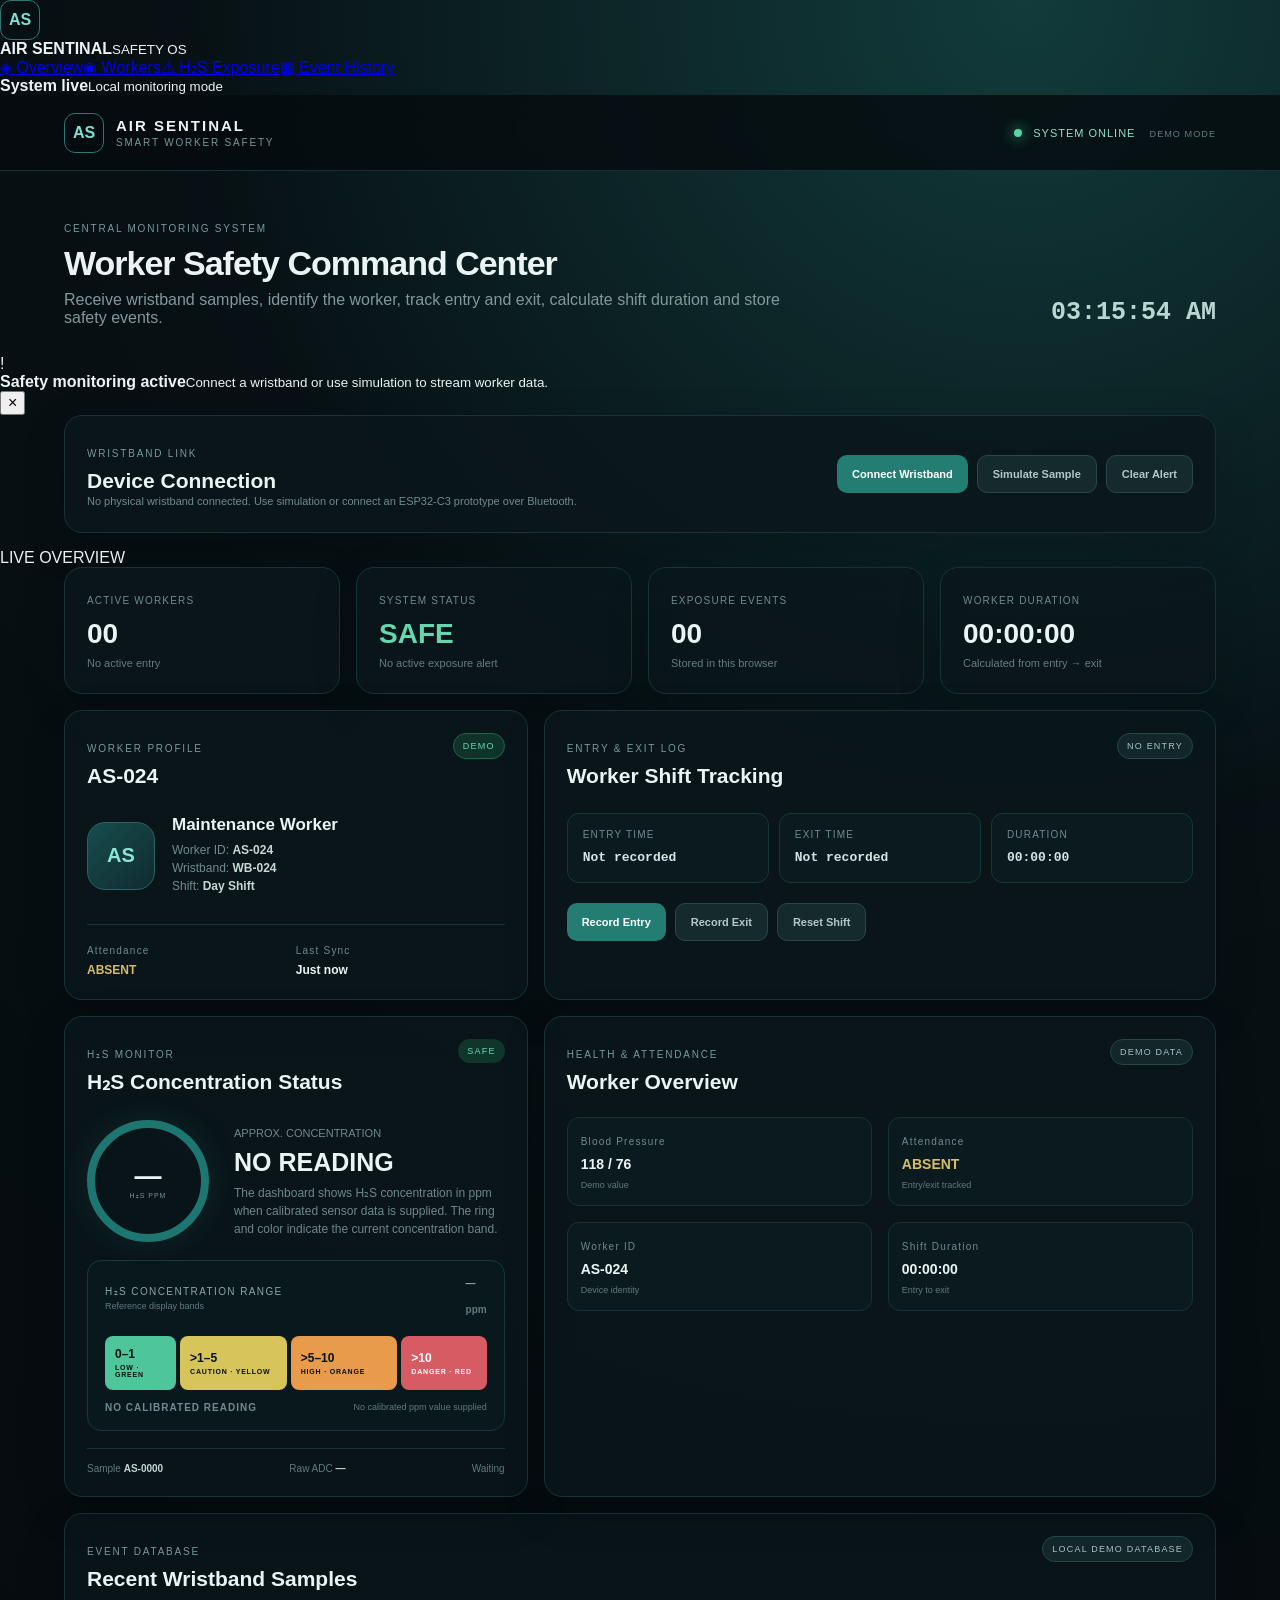
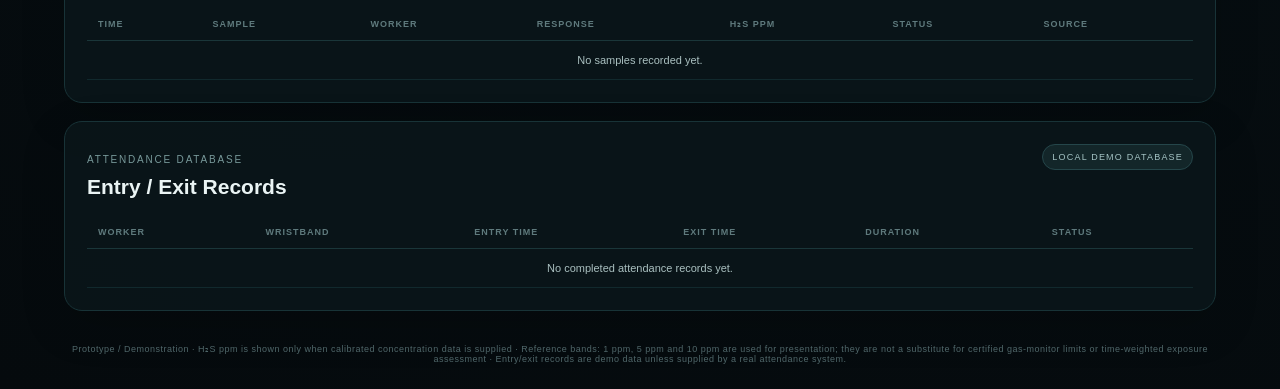
==== commit ac3cf5c6: "fix: preserve event table target id" ====
--- a/dashboard/index.html
+++ b/dashboard/index.html
@@ -11,7 +11,7 @@
   <div class="app-shell">
     <aside class="sidebar" aria-label="Dashboard navigation">
       <div class="side-brand"><div class="brand-mark">AS</div><div><strong>AIR SENTINAL</strong><small>SAFETY OS</small></div></div>
-      <nav><a class="nav-item active" href="#overview">◈ <span>Overview</span></a><a class="nav-item" href="#workers">◉ <span>Workers</span></a><a class="nav-item" href="#exposureCard">⚠ <span>H₂S Exposure</span></a><a class="nav-item" href="#history">▦ <span>Event History</span></a></nav>
+      <nav><a class="nav-item active" href="#overview">◈ <span>Overview</span></a><a class="nav-item" href="#workers">◉ <span>Workers</span></a><a class="nav-item" href="#exposureCard">⚠ <span>H₂S Exposure</span></a><a class="nav-item" href="#eventsSection">▦ <span>Event History</span></a></nav>
       <div class="side-footer"><span class="side-live"></span><div><b>System live</b><small>Local monitoring mode</small></div></div>
     </aside>
     <div class="main-shell">
@@ -51,7 +51,7 @@
         </article>
         <article class="card health-card"><div class="card-heading"><div><p class="eyebrow">HEALTH & ATTENDANCE</p><h3>Worker Overview</h3></div><span class="badge demo">DEMO DATA</span></div><div class="health-grid"><div><span>Blood Pressure</span><b>118 / 76</b><small>Demo value</small></div><div><span>Attendance</span><b class="good" id="healthAttendance">PRESENT</b><small>Entry/exit tracked</small></div><div><span>Worker ID</span><b id="healthWorker">AS-024</b><small>Device identity</small></div><div><span>Shift Duration</span><b id="healthDuration">00:00:00</b><small>Entry to exit</small></div></div></article>
       </section>
-      <section class="card history-card" id="history"><div class="card-heading"><div><p class="eyebrow">EVENT DATABASE</p><h3>Recent Wristband Samples</h3></div><span class="badge demo">LOCAL DEMO DATABASE</span></div><div class="table-wrap"><table><thead><tr><th>TIME</th><th>SAMPLE</th><th>WORKER</th><th>RESPONSE</th><th>H₂S PPM</th><th>STATUS</th><th>SOURCE</th></tr></thead><tbody id="history"><tr class="empty"><td colspan="7">No samples recorded yet.</td></tr></tbody></table></div></section>
+      <section class="card history-card" id="eventsSection"><div class="card-heading"><div><p class="eyebrow">EVENT DATABASE</p><h3>Recent Wristband Samples</h3></div><span class="badge demo">LOCAL DEMO DATABASE</span></div><div class="table-wrap"><table><thead><tr><th>TIME</th><th>SAMPLE</th><th>WORKER</th><th>RESPONSE</th><th>H₂S PPM</th><th>STATUS</th><th>SOURCE</th></tr></thead><tbody id="history"><tr class="empty"><td colspan="7">No samples recorded yet.</td></tr></tbody></table></div></section>
       <section class="card attendance-history-card"><div class="card-heading"><div><p class="eyebrow">ATTENDANCE DATABASE</p><h3>Entry / Exit Records</h3></div><span class="badge demo">LOCAL DEMO DATABASE</span></div><div class="table-wrap"><table><thead><tr><th>WORKER</th><th>WRISTBAND</th><th>ENTRY TIME</th><th>EXIT TIME</th><th>DURATION</th><th>STATUS</th></tr></thead><tbody id="attendanceHistory"><tr class="empty"><td colspan="6">No completed attendance records yet.</td></tr></tbody></table></div></section>
     </main>
     <footer>Prototype / Demonstration · H₂S ppm is shown only when calibrated concentration data is supplied · Reference bands: 1 ppm, 5 ppm and 10 ppm are used for presentation; they are not a substitute for certified gas-monitor limits or time-weighted exposure assessment · Entry/exit records are demo data unless supplied by a real attendance system.</footer>
